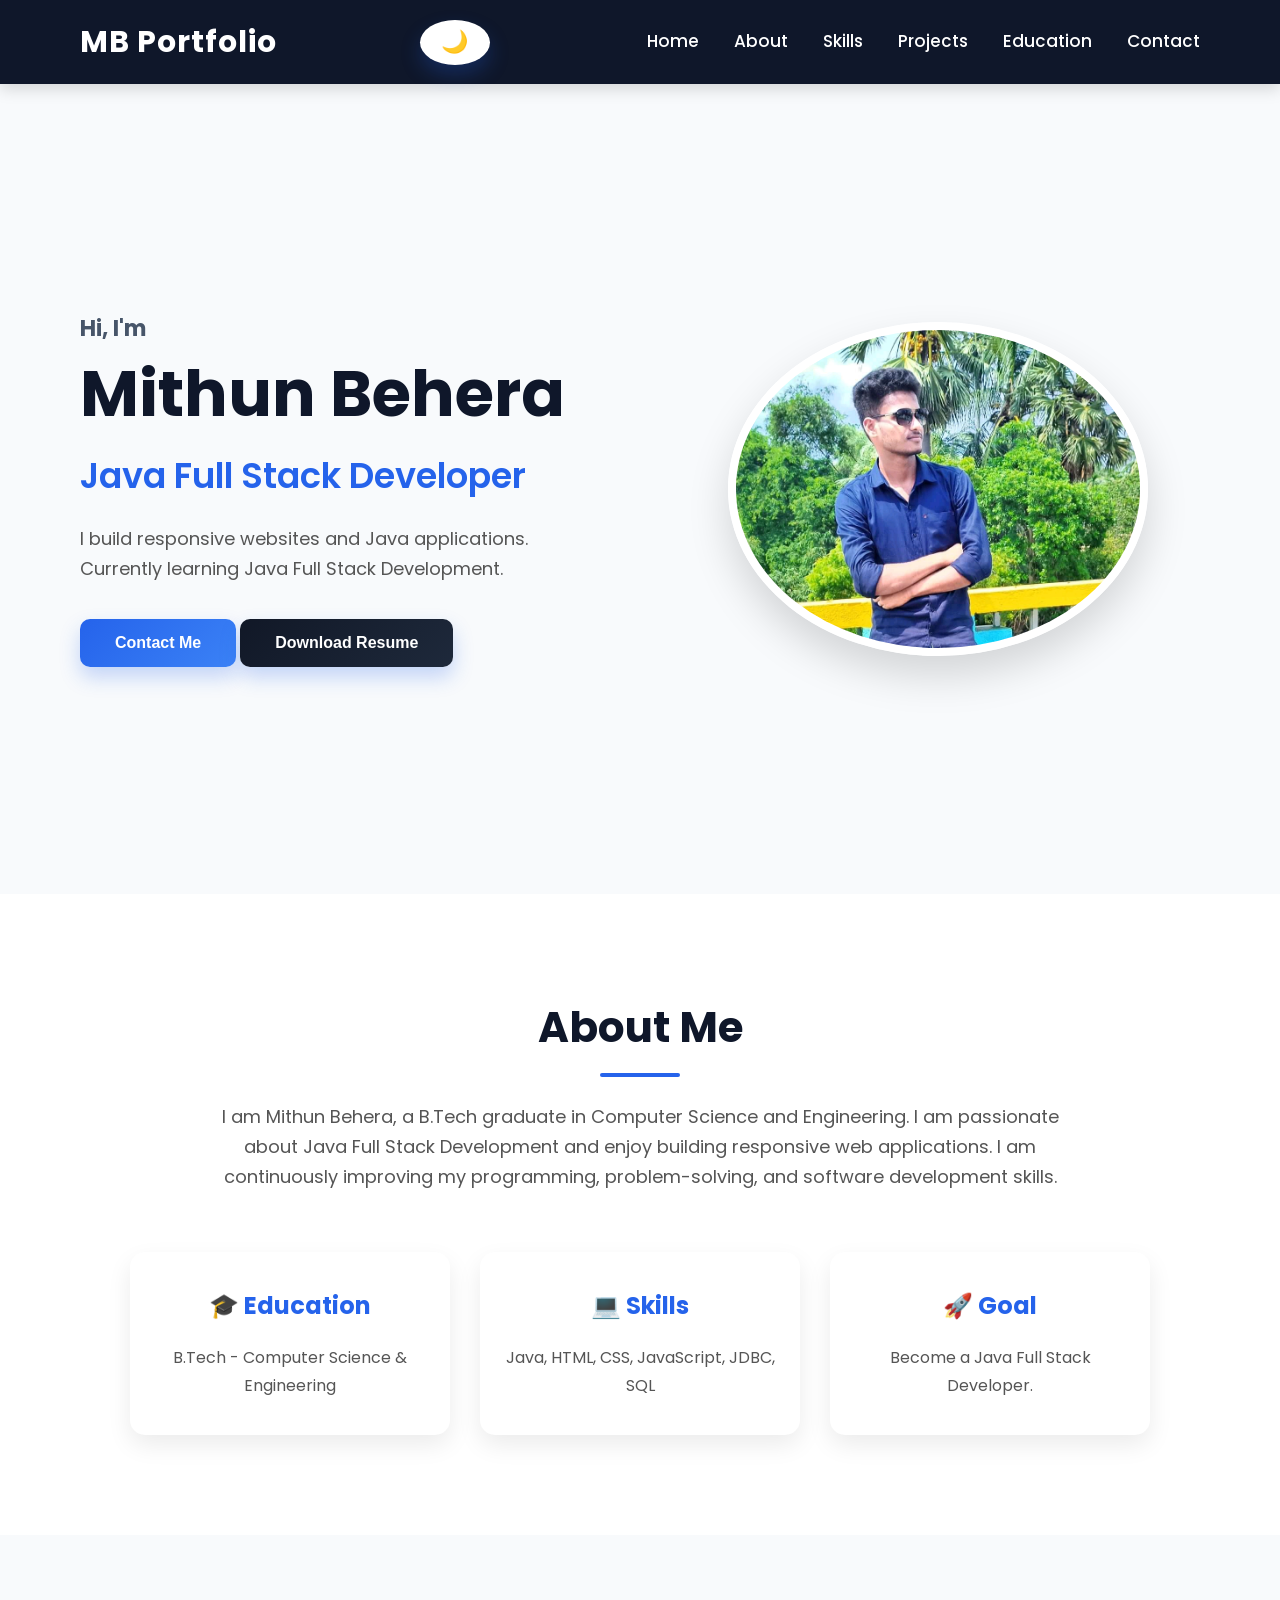
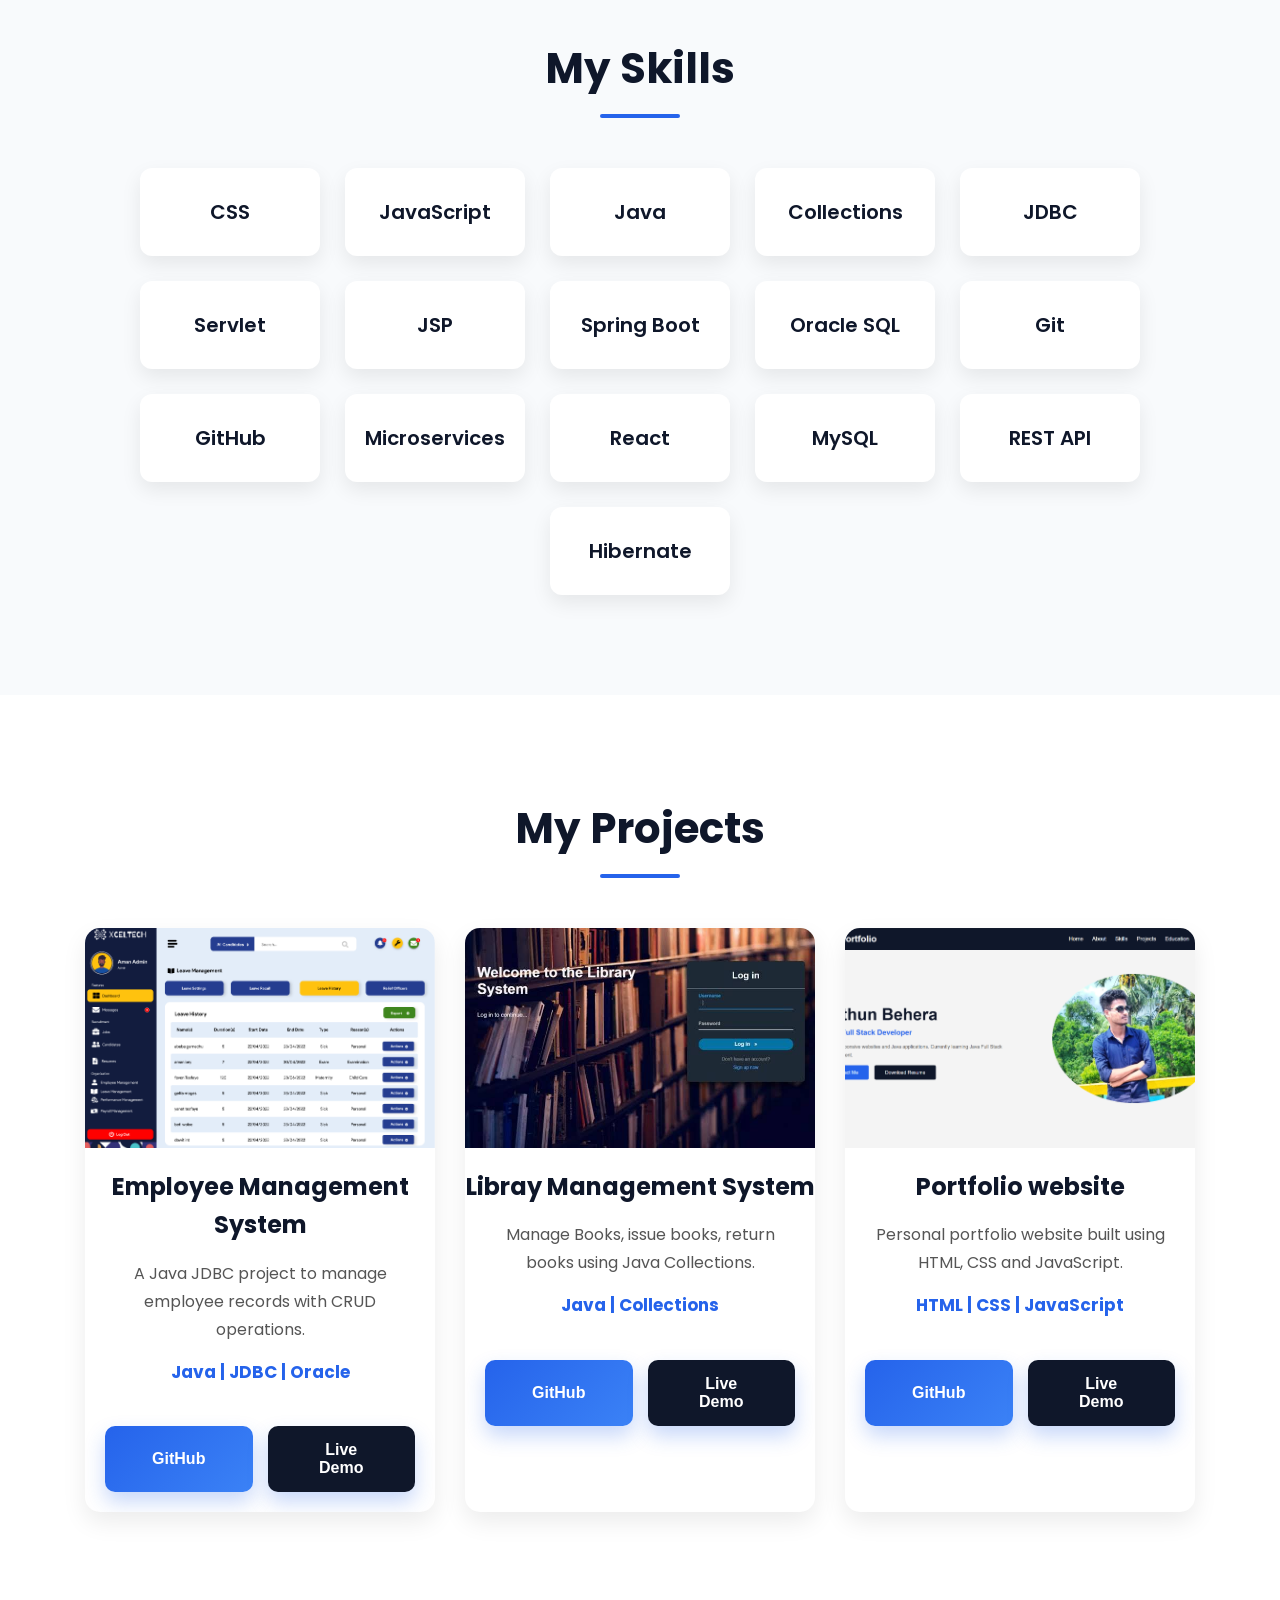
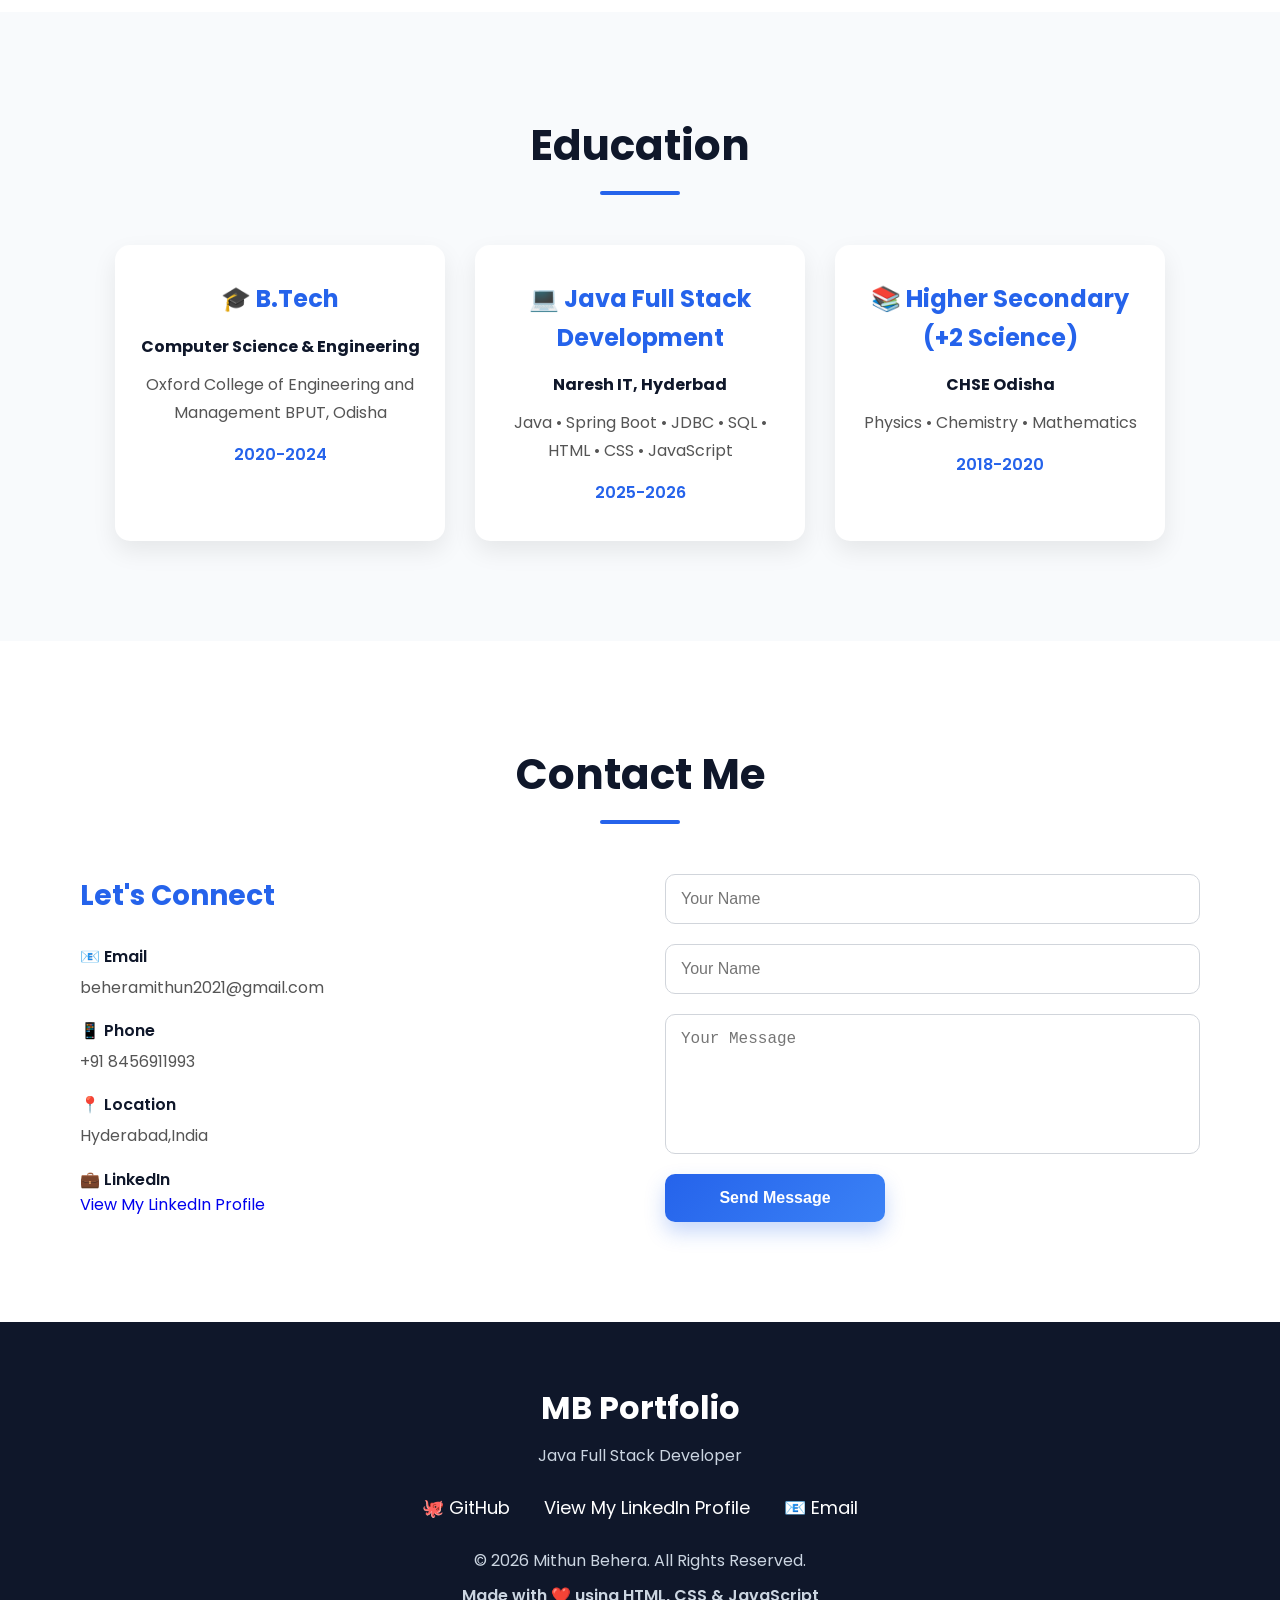
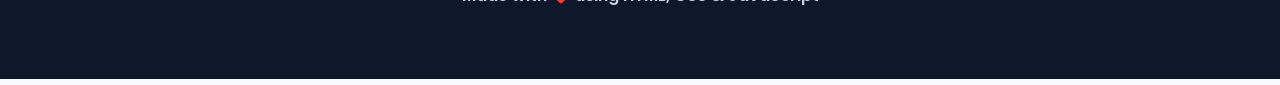
==== index.html @ 8c45a0c4 "Github link" ====
<!DOCTYPE html>
<html lang="en">

<head>
    <meta charset="UTF-8">
    <meta name="viewport" content="width=device-width, initial-scale=1.0">
    <title>Portfolio</title>
    <link rel="stylesheet" href="https://unpkg.com/aos@2.3.4/dist/aos.css">
    <link rel="icon" type="image/png" href="images/favicon.png">
    <link rel="stylesheet" href="protfolioStyle.css">
</head>

<body>
    <!-- <h1> Welcome To My Portfolio</h1> -->
    <header>
        <nav>
            <h2 class="logo">MB Portfolio</h2>
            <button id="theme-toggle" class="theme-btn">🌙</button>
            <div class="menu-toggle" id="menu-toggle">
                ☰
            </div>
            <ul id="nav-links">
                <li><a href="#hero">Home</a></li>
                <li><a href="#about">About</a></li>
                <li><a href="#skills">Skills</a></li>
                <li><a href="#projects">Projects</a></li>
                <li><a href="#education">Education</a></li>
                <li><a href="#contact">Contact</a></li>
            </ul>
        </nav>
    </header>
    <main>
        <section id="hero" class="hero">
            <div class="hero-text" data-aos="fade-right">
                <h3>Hi, I'm</h3>
                <h1>Mithun Behera</h1>
                <h2>Java Full Stack Developer</h2>
                <p>I build responsive websites and Java applications.
                    Currently learning Java Full Stack Development.
                </p>
                <button>Contact Me</button>
                <a href="resume/Mithun_Behera_Resume.pdf" download><button class="resume-btn"> Download
                        Resume</button></a>
            </div>
            <div class="hero-image" data-aos="fade-left">
                <img src="images/mithun.jpg" alt="Portfolio image">
            </div>
        </section>

        <!-- Aboubt Section Start  -->
        <section id="about" class="about" data-aos="fade-up">
            <h2>About Me</h2>

            <p> I am Mithun Behera, a B.Tech graduate in Computer Science and Engineering.
                I am passionate about Java Full Stack Development and enjoy building
                responsive web applications. I am continuously improving my programming,
                problem-solving, and software development skills.
            </p>
            <div class="about-details">

                <div class="card">
                    <h3>🎓 Education</h3>
                    <p>B.Tech - Computer Science & Engineering</p>
                </div>

                <div class="card">
                    <h3>💻 Skills</h3>
                    <p>Java, HTML, CSS, JavaScript, JDBC, SQL</p>
                </div>

                <div class="card">
                    <h3>🚀 Goal</h3>
                    <p>Become a Java Full Stack Developer.</p>
                </div>

            </div>

        </section>
        <!-- About Section End  -->

        <!-- Skills Section Start -->
        <section id="skills" class="skills" data-aos="zoom-in">
            <h2>My Skills</h2>

            <div class="skills-container">

                <div class="skill-card">CSS</div>
                <div class="skill-card">JavaScript</div>
                <div class="skill-card">Java</div>
                <div class="skill-card">Collections</div>
                <div class="skill-card">JDBC</div>
                <div class="skill-card">Servlet</div>
                <div class="skill-card">JSP</div>
                <div class="skill-card">Spring Boot</div>
                <div class="skill-card">Oracle SQL</div>
                <div class="skill-card">Git</div>
                <div class="skill-card">GitHub</div>
                <div class="skill-card">Microservices</div>
                <div class="skill-card">React</div>
                <div class="skill-card">MySQL</div>
                <div class="skill-card">REST API</div>
                <div class="skill-card">Hibernate</div>
            </div>
        </section>
        <!-- Project Section  start-->
        <section id="projects" class="projects" data-aos="fade-up">
            <h2>My Projects</h2>
            <div class="projects-container">
                <!-- project 1 -->
                <div class="project-card">
                    <img src="images/employee.png" alt="Employee Management System">
                    <h3>Employee Management System</h3>

                    <p> A Java JDBC project to manage employee records with CRUD operations.</p>

                    <h4>Java | JDBC | Oracle</h4>

                    <div class="project-buttons">
                        <button>GitHub</button>
                        <button class="live-btn">Live Demo</button>
                    </div>
                </div>
                <!-- Project 2  -->
                <div class="project-card">
                    <img src="images/library.jpg" alt="Libray Management System">

                    <h3>Libray Management System</h3>

                    <p>Manage Books, issue books, return books using Java Collections.</p>
                    <h4>Java | Collections</h4>

                    <div class="project-buttons">
                        <button>GitHub</button>
                        <button class="live-btn">Live Demo</button>
                    </div>
                </div>
                <!-- Project 3 -->
                <div class="project-card">
                    <img src="images/portfolio.png" alt="Portfolio websites">
                    <h3>Portfolio website</h3>

                    <p>Personal portfolio website built using HTML, CSS and JavaScript.</p>

                    <h4>HTML | CSS | JavaScript</h4>

                    <div class="project-buttons">
                        <button>GitHub</button>
                        <button class="live-btn">Live Demo</button>
                    </div>
                </div>
            </div>
        </section>
        <!-- Project Section end -->

        <!-- Education Section Start -->
        <section id="education" class="education" data-aos="fade-up">
            <h2>Education</h2>
            <div class="education-container">
                <div class="education-card">
                    <h3>🎓 B.Tech</h3>
                    <h4>Computer Science & Engineering</h4>
                    <p>Oxford College of Engineering and Management
                        BPUT, Odisha</p>
                    <span>2020-2024</span>
                </div>
                <div class="education-card">
                    <h3>💻 Java Full Stack Development</h3>
                    <h4>Naresh IT, Hyderbad</h4>
                    <p>Java • Spring Boot • JDBC • SQL • HTML • CSS • JavaScript</p>
                    <span>2025-2026</span>
                </div>
                <div class="education-card">
                    <h3>📚 Higher Secondary (+2 Science)</h3>
                    <h4>CHSE Odisha</h4>
                    <p>Physics • Chemistry • Mathematics</p>
                    <span>2018-2020</span>
                </div>
            </div>
        </section>
        <!-- Contact Section -->

        <section id="contact" class="contact" data-aos="fade-up">
            <h2>Contact Me</h2>

            <div class="contact-container">
                <!-- Contact Information -->

                <div class="contact-info">
                    <h3>Let's Connect</h3>
                    <p>📧 Email</p>
                    <span>beheramithun2021@gmail.com</span>

                    <p>📱 Phone</p>
                    <span>+91 8456911993</span>

                    <p>📍 Location</p>
                    <span>Hyderabad,India</span>

                    <p>💼 LinkedIn</p>
                    <a href="https://www.linkedin.com/in/mithun-behera-00191b263/" target="_blank">View My LinkedIn Profile</a>
                </div>
                <!-- Contact Form -->
                <div class="contact-form">
                    <form action="">
                        <input type="text" class="text" placeholder="Your Name" required>

                        <input type="text" class="text" placeholder="Your Name" required>

                        <textarea rows="6" placeholder="Your Message"></textarea>

                        <button type="submit"> Send Message</button>
                    </form>
                </div>
            </div>
        </section>
    </main>

    <footer class="footer">
        <div class="footer-content">
            <h2>MB Portfolio</h2>
            <p>Java Full Stack Developer</p>

            <div class="social-links">
                <a href="https://github.com/mithun-behera" target="_blank">🐙 GitHub</a>

                <a href="https://www.linkedin.com/in/mithun-behera-00191b263/" target="_blank">View My LinkedIn Profile</a>

                <a href="mailto:beheramithun2021@gmail.com">📧 Email</a>
            </div>
            <p class="copyright">
                © 2026 Mithun Behera. All Rights Reserved.
            </p>
            <p class="made">
                Made with ❤️ using HTML, CSS & JavaScript
            </p>
        </div>
    </footer>
    <script src="script.js"></script>
    <script src="https://unpkg.com/aos@2.3.4/dist/aos.js"></script>

    <script>
        AOS.init({
            duration: 1000,
            once: true
        });
    </script>
</body>

</html>
---- protfolioStyle.css ----
/* ==========================================
   GOOGLE FONT
========================================== */
@import url('https://fonts.googleapis.com/css2?family=Poppins:wght@300;400;500;600;700;800&display=swap');

/* ==========================================
   RESET
========================================== */

*{
    margin:0;
    padding:0;
    box-sizing:border-box;
}

html{
    scroll-behavior:smooth;
}

body{
    font-family:'Poppins',sans-serif;
    background:#f8fafc;
    color:#222;
    overflow-x:hidden;
    line-height:1.6;
}

img{
    max-width:100%;
    display:block;
}

a{
    text-decoration:none;
}

ul{
    list-style:none;
}
/* ==========================================
   NAVIGATION
========================================== */

header{
    width:100%;
    position:sticky;
    top:0;
    left:0;
    z-index:1000;
}
nav{
    display:flex;
    justify-content:space-between;
    align-items:center;
    background:#0f172a;
    padding:18px 80px;
    box-shadow:0 5px 15px rgba(0,0,0,.15);
}
/* Logo */
.logo{
    color:#fff;
    font-size:30px;
    font-weight:700;
    letter-spacing:1px;
}
/* Menu */
nav ul{
    display:flex;
    align-items:center;
    gap:35px;
}
nav ul li a{
    color:white;
    font-size:17px;
    font-weight:500;
    transition:.3s;
}
nav ul li a:hover{
    color:#38bdf8;
}
/* Hamburger */
.menu-toggle{
    display:none;
    color:white;
    font-size:32px;
    cursor:pointer;
    transition:.3s;
}
.menu-toggle:hover{
    color:#38bdf8;
}
/* ==========================================
   COMMON BUTTON
========================================== */
button{
    padding:15px 35px;
    border:none;
    border-radius:10px;
    cursor:pointer;
    font-size:16px;
    font-weight:600;
    color:white;

    background:linear-gradient(135deg,#2563eb,#3b82f6);

    transition:.35s ease;

    box-shadow:0 10px 20px rgba(37,99,235,.25);
}

button:hover{

    transform:translateY(-5px);

    box-shadow:0 15px 35px rgba(37,99,235,.35);

    background:linear-gradient(135deg,#1d4ed8,#2563eb);

}

.resume-btn{

    background:linear-gradient(135deg,#111827,#1e293b);

}

.resume-btn:hover{

    background:linear-gradient(135deg,#0f172a,#1f2937);

}

/* ==========================================
   HERO SECTION
========================================== */

.hero{
    display:flex;
    justify-content:space-between;
    align-items:center;
    gap:70px;

    min-height:90vh;

    padding:80px;
}

/* Hero Text */

.hero-text{
    flex:1;
    max-width:600px;
}

.hero-text h3{
    font-size:22px;
    color:#475569;
    margin-bottom:10px;
}

.hero-text h1{
    font-size:clamp(2.8rem,5vw,4rem);
    color:#0f172a;
    font-weight:700;
    margin-bottom:15px;
    line-height:1.2;
}

.hero-text h2{
    font-size:clamp(1.5rem,3vw,2.2rem);
    color:#2563eb;
    margin-bottom:20px;
    font-weight:600;
}
.hero-text p{
    font-size:18px;
    color:#555;
    line-height:30px;
    margin-bottom:35px;
}
/* Hero Buttons */
.hero-buttons{
    display:flex;
    gap:20px;
    flex-wrap:wrap;
}
/* Hero Image */
.hero-image{
    flex:1;
    display:flex;
    justify-content:center;
    align-items:center;
}
.hero-image img{
    width:100%;
    max-width:420px;
    border-radius:50%;
    border:8px solid white;
    box-shadow:
    0 20px 40px rgba(0,0,0,.15);
    transition:.4s;
}
.hero-image img:hover{
    transform:scale(1.04);
}
/* Hero Text Animation */
.hero-text h3,
.hero-text h1,
.hero-text h2,
.hero-text p,
.hero-buttons{
    animation:fadeUp .8s ease;
}
/* Animation */
@keyframes fadeUp{
    from{
        opacity:0;
        transform:translateY(40px);
    }
    to{
        opacity:1;
        transform:translateY(0);
    }
}
/* ==========================================
   HERO RESPONSIVE
========================================== */
@media(max-width:768px){
.hero{
    flex-direction:column-reverse;
    text-align:center;
    padding:50px 20px;
    gap:35px;
    min-height:auto;
}
.hero-text{
    max-width:100%;
}
.hero-text h1{
    font-size:40px;
}
.hero-text h2{
    font-size:24px;
}
.hero-text p{
    font-size:16px;
    line-height:28px;
}
.hero-buttons{
    justify-content:center;
}
.hero button{
    width:100%;
    margin:8px 0;
}
.hero-image img{
    width:260px;
}
}
/* ==========================================
   ABOUT SECTION
========================================== */
.about{
    padding:100px 80px;
    background:#ffffff;
    text-align:center;
}
.about h2{
    font-size:42px;
    color:#0f172a;
    margin-bottom:25px;
    position:relative;
}
.about h2::after{
    content:"";
    width:80px;
    height:4px;
    background:#2563eb;
    display:block;
    margin:12px auto 0;
    border-radius:5px;
}
.about>p{
    max-width:850px;
    margin:auto;
    color:#555;
    line-height:30px;
    font-size:18px;
}
.about-details{
    display:flex;
    justify-content:center;
    flex-wrap:wrap;
    gap:30px;
    margin-top:60px;
}
/* About Card */
.card{
    width:100%;
    max-width:320px;
    background:white;
    padding:35px 25px;
    border-radius:15px;
    box-shadow:0 10px 25px rgba(0,0,0,.08);
    transition:.35s;
    cursor:pointer;
}
.card:hover{
    transform:translateY(-10px);
    box-shadow:0 20px 40px rgba(37,99,235,.20);
}
.card h3{
    color:#2563eb;
    font-size:24px;
    margin-bottom:18px;
}
.card p{
    color:#555;
    line-height:28px;
    font-size:16px;
}
/* ==========================================
   SKILLS SECTION
========================================== */
.skills{
    padding:100px 80px;
    background:#f8fafc;
    text-align:center;
}
.skills h2{
    font-size:42px;
    color:#0f172a;
    margin-bottom:50px;
    position:relative;
}
.skills h2::after{
    content:"";
    width:80px;
    height:4px;
    background:#2563eb;
    display:block;
    margin:12px auto 0;
    border-radius:5px;
}
.skills-container{
    display:flex;
    justify-content:center;
    flex-wrap:wrap;
    gap:25px;
}
/* Skill Card */
.skill-card{
    width:180px;
    padding:28px 20px;
    background:white;
    border-radius:12px;
    font-size:20px;
    font-weight:600;
    color:#0f172a;
    box-shadow:0 8px 20px rgba(0,0,0,.08);
    transition:.35s;
    cursor:pointer;
}
.skill-card:hover{
    background:#2563eb;
    color:white;
    transform:translateY(-10px);
    box-shadow:0 15px 35px rgba(37,99,235,.35);
}
/* ==========================================
   ABOUT & SKILLS RESPONSIVE
========================================== */
@media(max-width:768px){
.about{
    padding:70px 20px;
}
.about h2{
    font-size:34px;
}
.about>p{
    font-size:16px;
    line-height:28px;
}
.about-details{
    flex-direction:column;
    align-items:center;
}
.card{
    max-width:100%;
}
.skills{
    padding:70px 20px;
}
.skills h2{
    font-size:34px;
}
.skills-container{
    gap:18px;
}
.skill-card{
    width:140px;
    padding:20px;
    font-size:18px;
}
}
/* ==========================================
   PROJECTS SECTION
========================================== */
.projects{
    padding:100px 80px;
    background:#ffffff;
    text-align:center;
}
.projects h2{
    font-size:42px;
    color:#0f172a;
    margin-bottom:50px;
    position:relative;
}
.projects h2::after{
    content:"";
    width:80px;
    height:4px;
    background:#2563eb;
    display:block;
    margin:12px auto 0;
    border-radius:5px;
}
.projects-container{
    display:flex;
    justify-content:center;
    flex-wrap:wrap;
    gap:30px;
}
/* Project Card */
.project-card{
    width:100%;
    max-width:350px;
    background:#fff;
    border-radius:15px;
    overflow:hidden;
    box-shadow:0 10px 25px rgba(0,0,0,.08);
    transition:.35s;
}
.project-card:hover{
    transform:translateY(-12px);
    box-shadow:0 20px 40px rgba(37,99,235,.20);
}
.project-card img{
    width:100%;
    height:220px;
    object-fit:cover;
    transition:.35s;
}
.project-card:hover img{
    transform:scale(1.05);
}
.project-card h3{
    margin-top:20px;
    color:#0f172a;
    font-size:24px;
}
.project-card p{
    padding:15px 20px;
    color:#555;
    line-height:28px;
}
.project-card h4{
    color:#2563eb;
    margin-bottom:20px;
    font-size:17px;
}
.project-buttons{
    display:flex;
    justify-content:center;
    gap:15px;
    padding:20px;
    flex-wrap:wrap;
}
.project-buttons button{
    flex:1;
    min-width:120px;
}
.live-btn{
    background:#0f172a;
}
.live-btn:hover{
    background:#111827;
}
/* ==========================================
   EDUCATION SECTION
========================================== */
.education{
    padding:100px 80px;
    background:#f8fafc;
    text-align:center;
}
.education h2{
    font-size:42px;
    color:#0f172a;
    margin-bottom:50px;
    position:relative;
}
.education h2::after{
    content:"";
    width:80px;
    height:4px;
    background:#2563eb;
    display:block;
    margin:12px auto 0;
    border-radius:5px;
}
.education-container{
    display:flex;
    justify-content:center;
    flex-wrap:wrap;
    gap:30px;
}
.education-card{
    width:100%;
    max-width:330px;
    background:white;
    padding:35px 25px;
    border-radius:15px;
    box-shadow:0 10px 25px rgba(0,0,0,.08);
    transition:.35s;
}
.education-card:hover{
    transform:translateY(-10px);
    box-shadow:0 20px 40px rgba(37,99,235,.20);
}
.education-card h3{
    color:#2563eb;
    font-size:24px;
    margin-bottom:15px;
}
.education-card h4{
    color:#0f172a;
    margin-bottom:12px;
}
.education-card p{
    color:#555;
    line-height:28px;
    margin-bottom:15px;
}
.education-card span{
    color:#2563eb;
    font-weight:600;
}
/* ==========================================
   RESPONSIVE
========================================== */
@media(max-width:768px){
.projects{
    padding:70px 20px;
}
.projects h2{
    font-size:34px;
}
.projects-container{
    flex-direction:column;
    align-items:center;
}
.project-card{
    max-width:100%;
}
.project-buttons{
    flex-direction:column;
}
.project-buttons button{
    width:100%;
}
.education{
    padding:70px 20px;
}
.education h2{
    font-size:34px;
}
.education-container{
    flex-direction:column;
    align-items:center;
}
.education-card{
    max-width:100%;
}
}
/* ==========================================
   CONTACT SECTION
========================================== */
.contact{
    padding:100px 80px;
    background:#ffffff;
    text-align:center;
}
.contact h2{
    font-size:42px;
    color:#0f172a;
    margin-bottom:50px;
    position:relative;
}
.contact h2::after{
    content:"";
    width:80px;
    height:4px;
    background:#2563eb;
    display:block;
    margin:12px auto 0;
    border-radius:5px;
}
.contact-container{
    display:flex;
    justify-content:space-between;
    align-items:flex-start;
    gap:50px;
    flex-wrap:wrap;
}
.contact-info{
    flex:1;
    text-align:left;
}
.contact-info h3{
    color:#2563eb;
    font-size:28px;
    margin-bottom:25px;
}
.contact-info p{
    margin-top:18px;
    font-weight:600;
    color:#0f172a;
}
.contact-info span{
    display:block;
    margin-top:5px;
    color:#555;
}
.contact-form{
    flex:1;
}
.contact-form form{
    display:flex;
    flex-direction:column;
    gap:20px;
}
.contact-form input,
.contact-form textarea{
    width:100%;
    padding:15px;
    border:1px solid #d1d5db;
    border-radius:10px;
   outline:none;
    font-size:16px;
    transition:.3s;
}
.contact-form input:focus,
.contact-form textarea:focus{
    border-color:#2563eb;
    box-shadow:0 0 10px rgba(37,99,235,.20);
}
.contact-form textarea{
    resize:none;
}
.contact-form button{
    width:220px;
}
/* ==========================================
   FOOTER
========================================== */
.footer{
    background:#0f172a;
    color:white;
    text-align:center;
    padding:60px 20px;
}
.footer h2{
    font-size:32px;
    margin-bottom:10px;
}
.footer p{
    color:#cbd5e1;
    margin:10px 0;
}
.social-links{
    margin:25px 0;
}
.social-links a{
    color:white;
    font-size:18px;
    margin:0 15px;
    transition:.3s;
}
.social-links a:hover{
    color:#38bdf8;
}
.copyright{
    margin-top:25px;
}
.made{
    color:#38bdf8;
    font-weight:600;
}
/* ==========================================
   MOBILE NAVIGATION
========================================== */
@media(max-width:768px){
nav{
    padding:18px 20px;
    flex-wrap:wrap;
    position:relative;
}
.menu-toggle{
    display:block;
}
nav ul{
    display:none;
    width:100%;
    flex-direction:column;
    text-align:center;
    margin-top:20px;
    background:#0f172a;
    border-radius:10px;
    overflow:hidden;
}
nav ul.active{
    display:flex;
}
nav ul li{
    margin:0;
}
nav ul li a{
    display:block;
    padding:16px;
    border-bottom:1px solid rgba(255,255,255,.08);
}
nav ul li:last-child a{
    border-bottom:none;
}
/* Contact */
.contact{
    padding:70px 20px;
}
.contact h2{
    font-size:34px;
}
.contact-container{
    flex-direction:column;
    gap:35px;
}
.contact-info{
    text-align:center;
}
.contact-form button{
    width:100%;
}
/* Footer */
.footer{
    padding:45px 20px;
}
.footer h2{
    font-size:28px;
}
.social-links{
    display:flex;
    flex-direction:column;
    gap:15px;
}
.social-links a{
    margin:0;
}
}

/* ===========================
   DARK MODE TOGGLE BUTTON
=========================== */

.theme-btn{
    width:45px;
    height:45px;

    display:flex;
    justify-content:center;
    align-items:center;

    border-radius:50%;

    font-size:22px;

    cursor:pointer;

    border:none;

    background:#ffffff;

    color:#0f172a;

    transition:.3s;

    margin-right:15px;
}

.theme-btn:hover{

    transform:rotate(180deg);

}

/* ===========================
   DARK MODE
=========================== */

body.dark{

    background:#0f172a;

    color:white;

}

body.dark nav{

    background:#020617;

}

body.dark .hero,
body.dark .about,
body.dark .projects,
body.dark .contact{

    background:#0f172a;

}

body.dark .skills,
body.dark .education{

    background:#111827;

}

body.dark h1,
body.dark h2,
body.dark h3,
body.dark h4{

    color:white;

}

body.dark p,
body.dark span{

    color:#d1d5db;

}

body.dark .card,
body.dark .project-card,
body.dark .education-card,
body.dark .skill-card{

    background:#1e293b;

    color:white;

}

body.dark .contact-form input,
body.dark .contact-form textarea{

    background:#1e293b;

    color:white;

    border:1px solid #334155;

}

body.dark .footer{

    background:#020617;

}
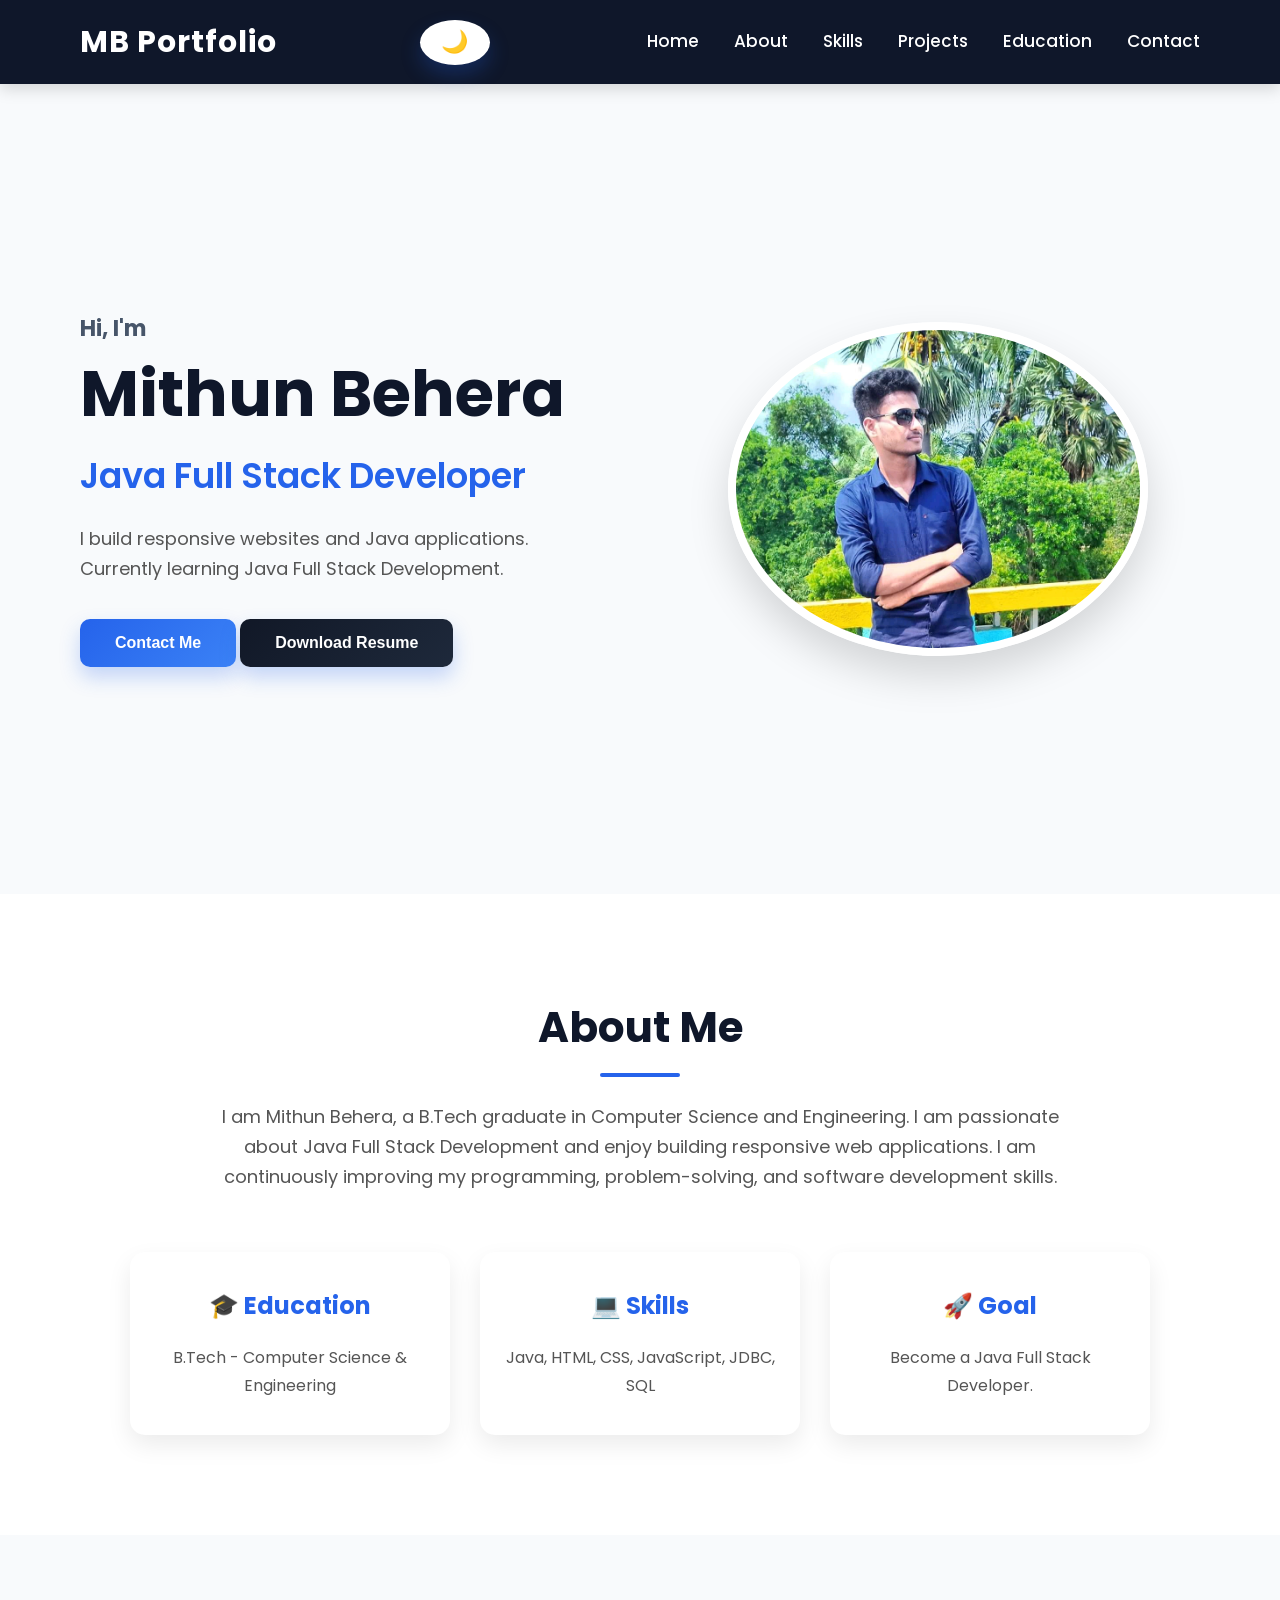
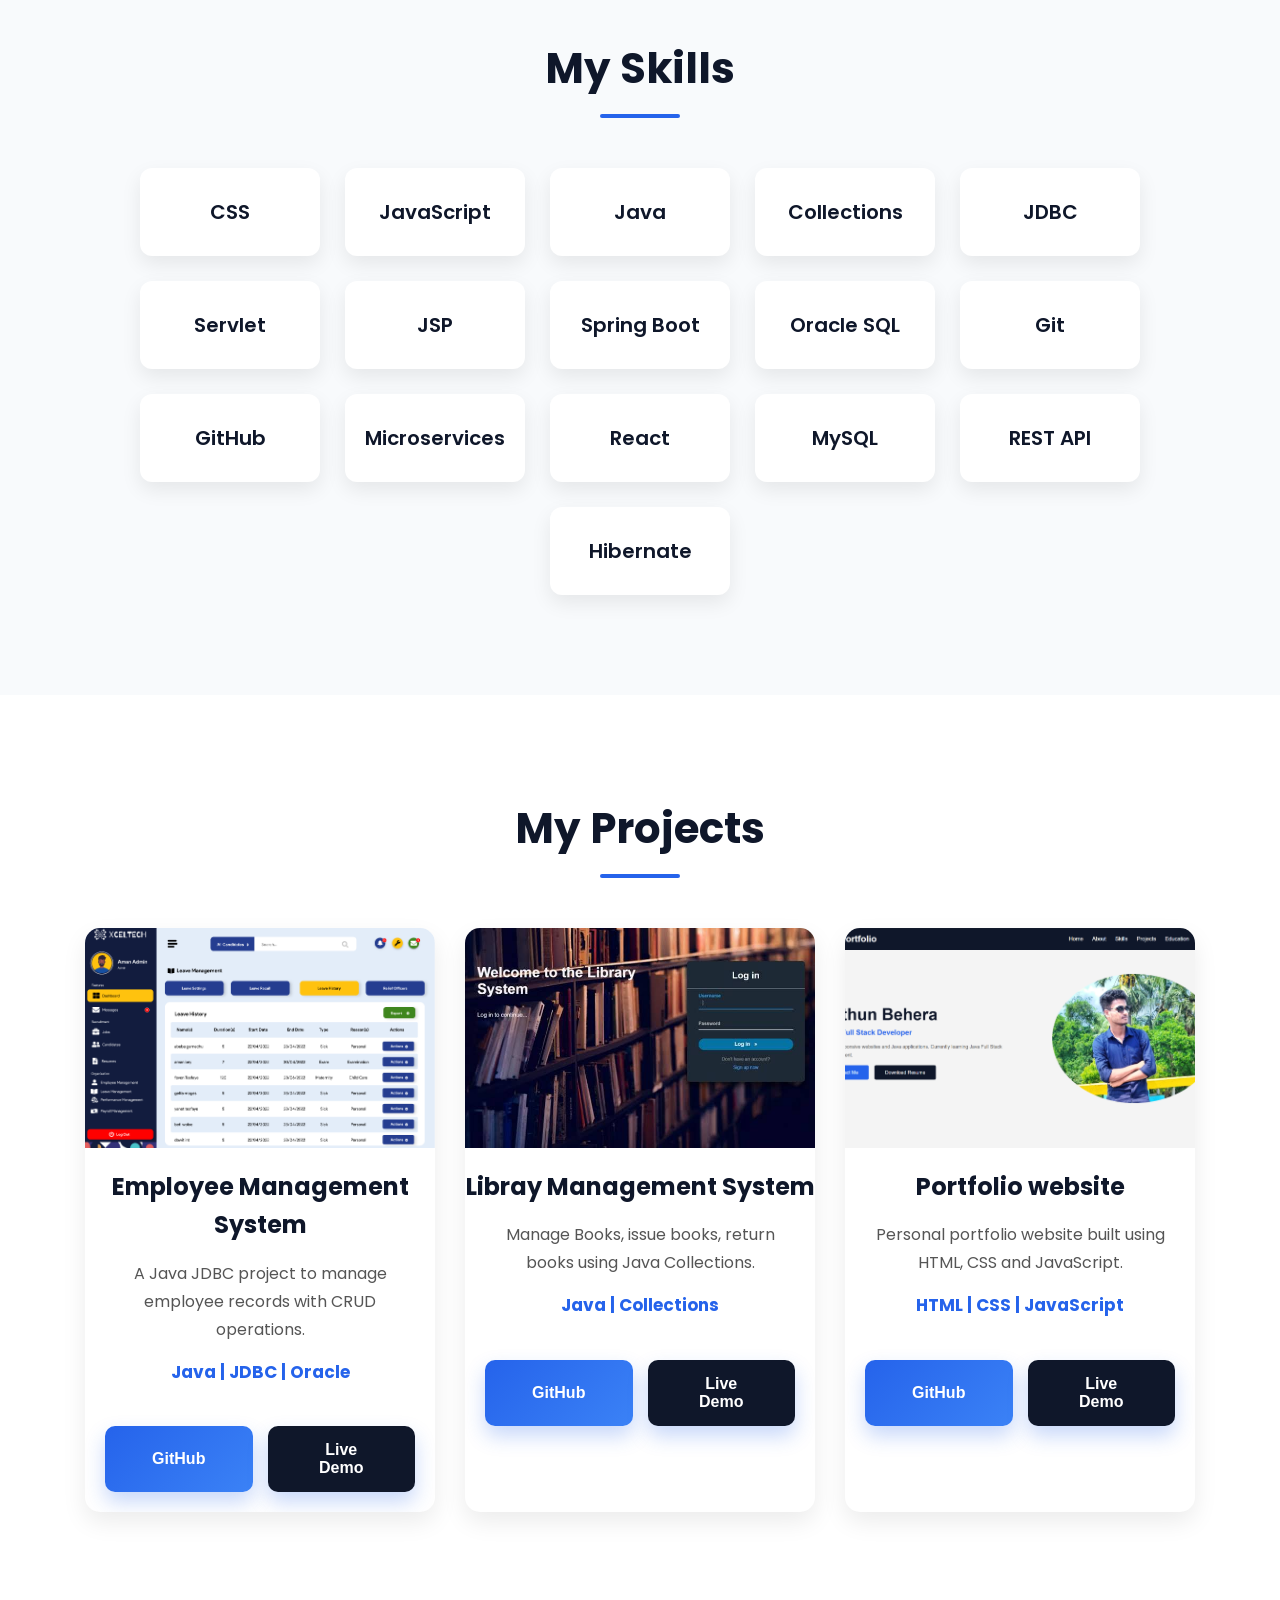
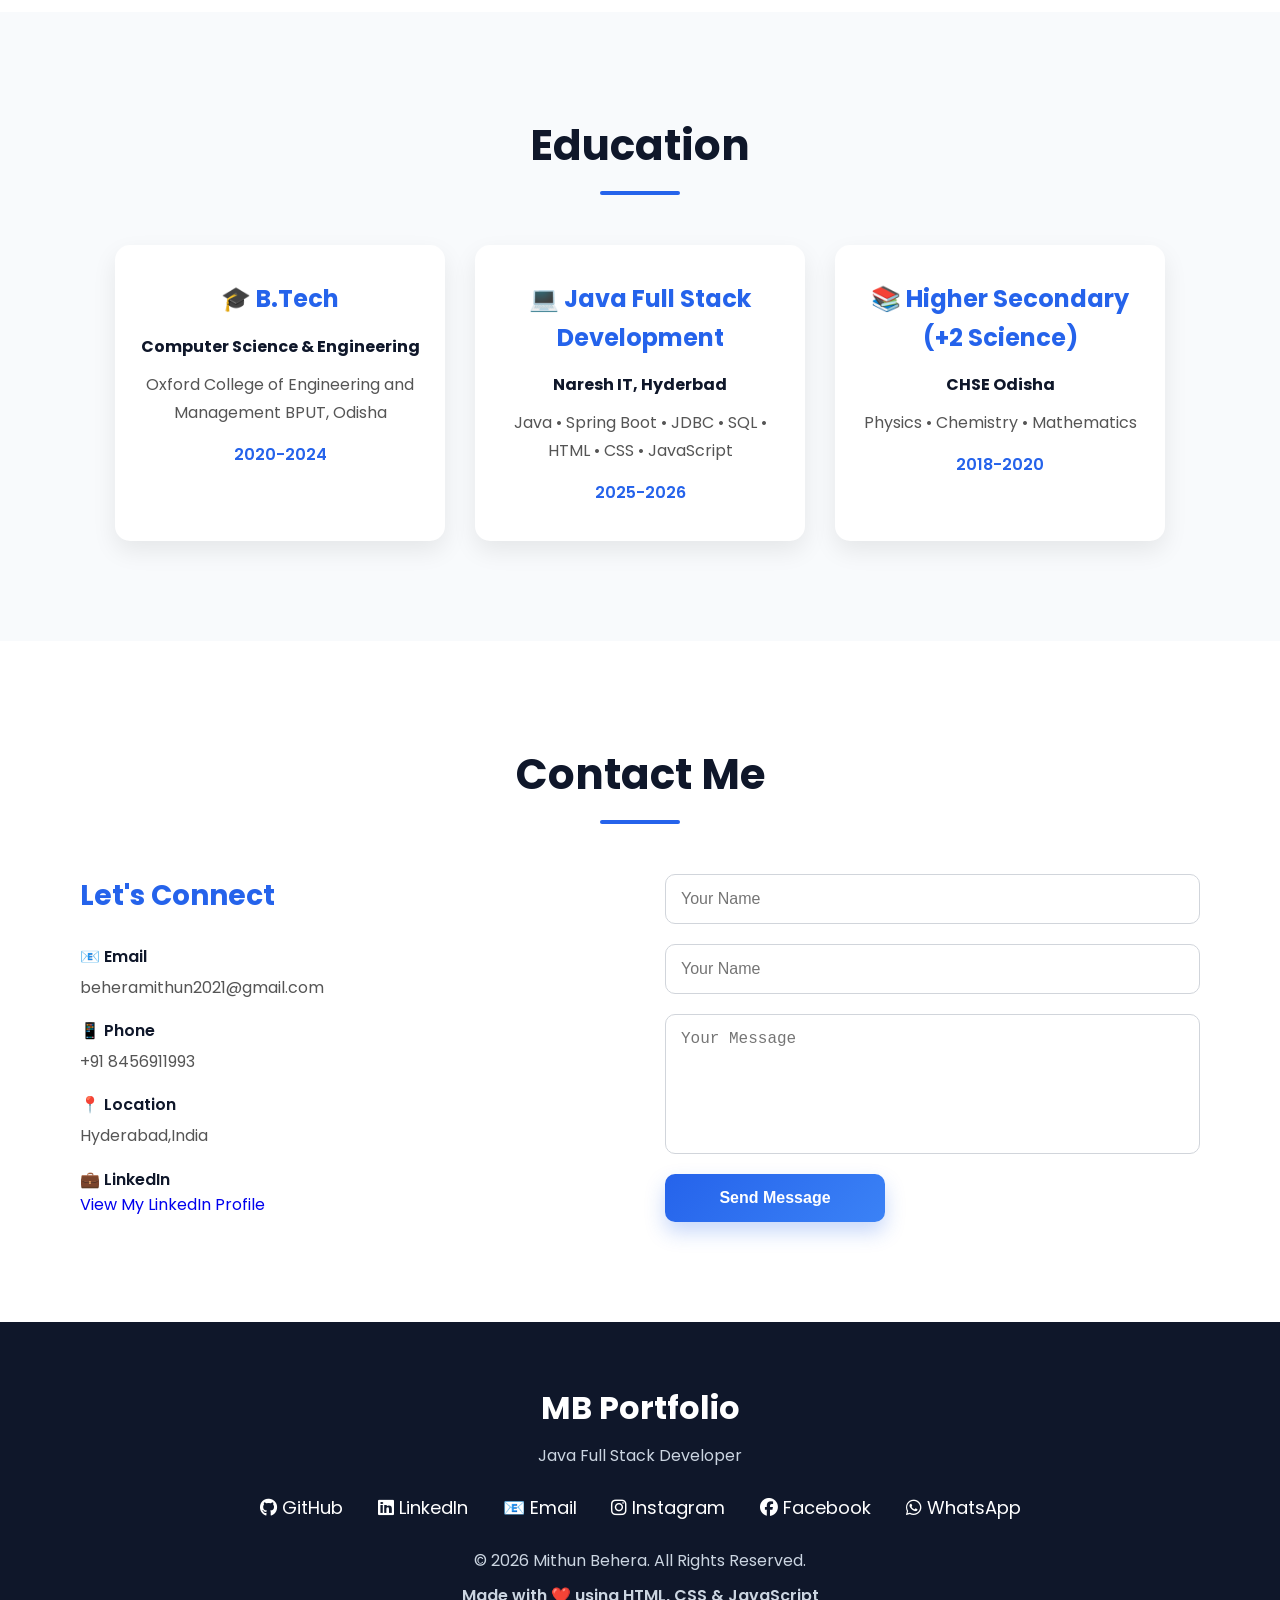
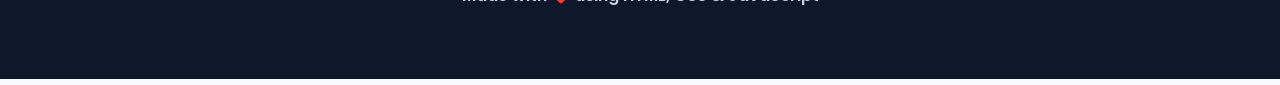
==== commit 5c4258a3: "soical link add" ====
--- a/index.html
+++ b/index.html
@@ -8,6 +8,7 @@
     <link rel="stylesheet" href="https://unpkg.com/aos@2.3.4/dist/aos.css">
     <link rel="icon" type="image/png" href="images/favicon.png">
     <link rel="stylesheet" href="protfolioStyle.css">
+    <link rel="stylesheet" href="https://cdnjs.cloudflare.com/ajax/libs/font-awesome/6.7.2/css/all.min.css">
 </head>
 
 <body>
@@ -197,7 +198,8 @@
                     <span>Hyderabad,India</span>
 
                     <p>💼 LinkedIn</p>
-                    <a href="https://www.linkedin.com/in/mithun-behera-00191b263/" target="_blank">View My LinkedIn Profile</a>
+                    <a href="https://www.linkedin.com/in/mithun-behera-00191b263/" target="_blank">View My LinkedIn
+                        Profile</a>
                 </div>
                 <!-- Contact Form -->
                 <div class="contact-form">
@@ -219,13 +221,26 @@
         <div class="footer-content">
             <h2>MB Portfolio</h2>
             <p>Java Full Stack Developer</p>
-
             <div class="social-links">
-                <a href="https://github.com/mithun-behera" target="_blank">🐙 GitHub</a>
-
-                <a href="https://www.linkedin.com/in/mithun-behera-00191b263/" target="_blank">View My LinkedIn Profile</a>
-
+                <a href="https://github.com/mithun-behera" target="_blank">
+                    <i class="fa-brands fa-github"></i> GitHub
+                </a>
+                <a href="https://www.linkedin.com/in/mithun-behera-00191b263/" target="_blank">
+                    <i class="fa-brands fa-linkedin"></i> LinkedIn
+                </a>
                 <a href="mailto:beheramithun2021@gmail.com">📧 Email</a>
+
+                <a href="https://www.instagram.com/james._.mithun/" target="_blank">
+                    <i class="fa-brands fa-instagram"></i> Instagram
+                </a>
+
+                <a href="https://www.facebook.com/profile.php?id=100048364208056" target="_blank">
+                    <i class="fa-brands fa-facebook"></i> Facebook
+                </a>
+
+                <a href="https://wa.me/918456911993" target="_blank">
+                    <i class="fa-brands fa-whatsapp"></i> WhatsApp
+                </a>
             </div>
             <p class="copyright">
                 © 2026 Mithun Behera. All Rights Reserved.
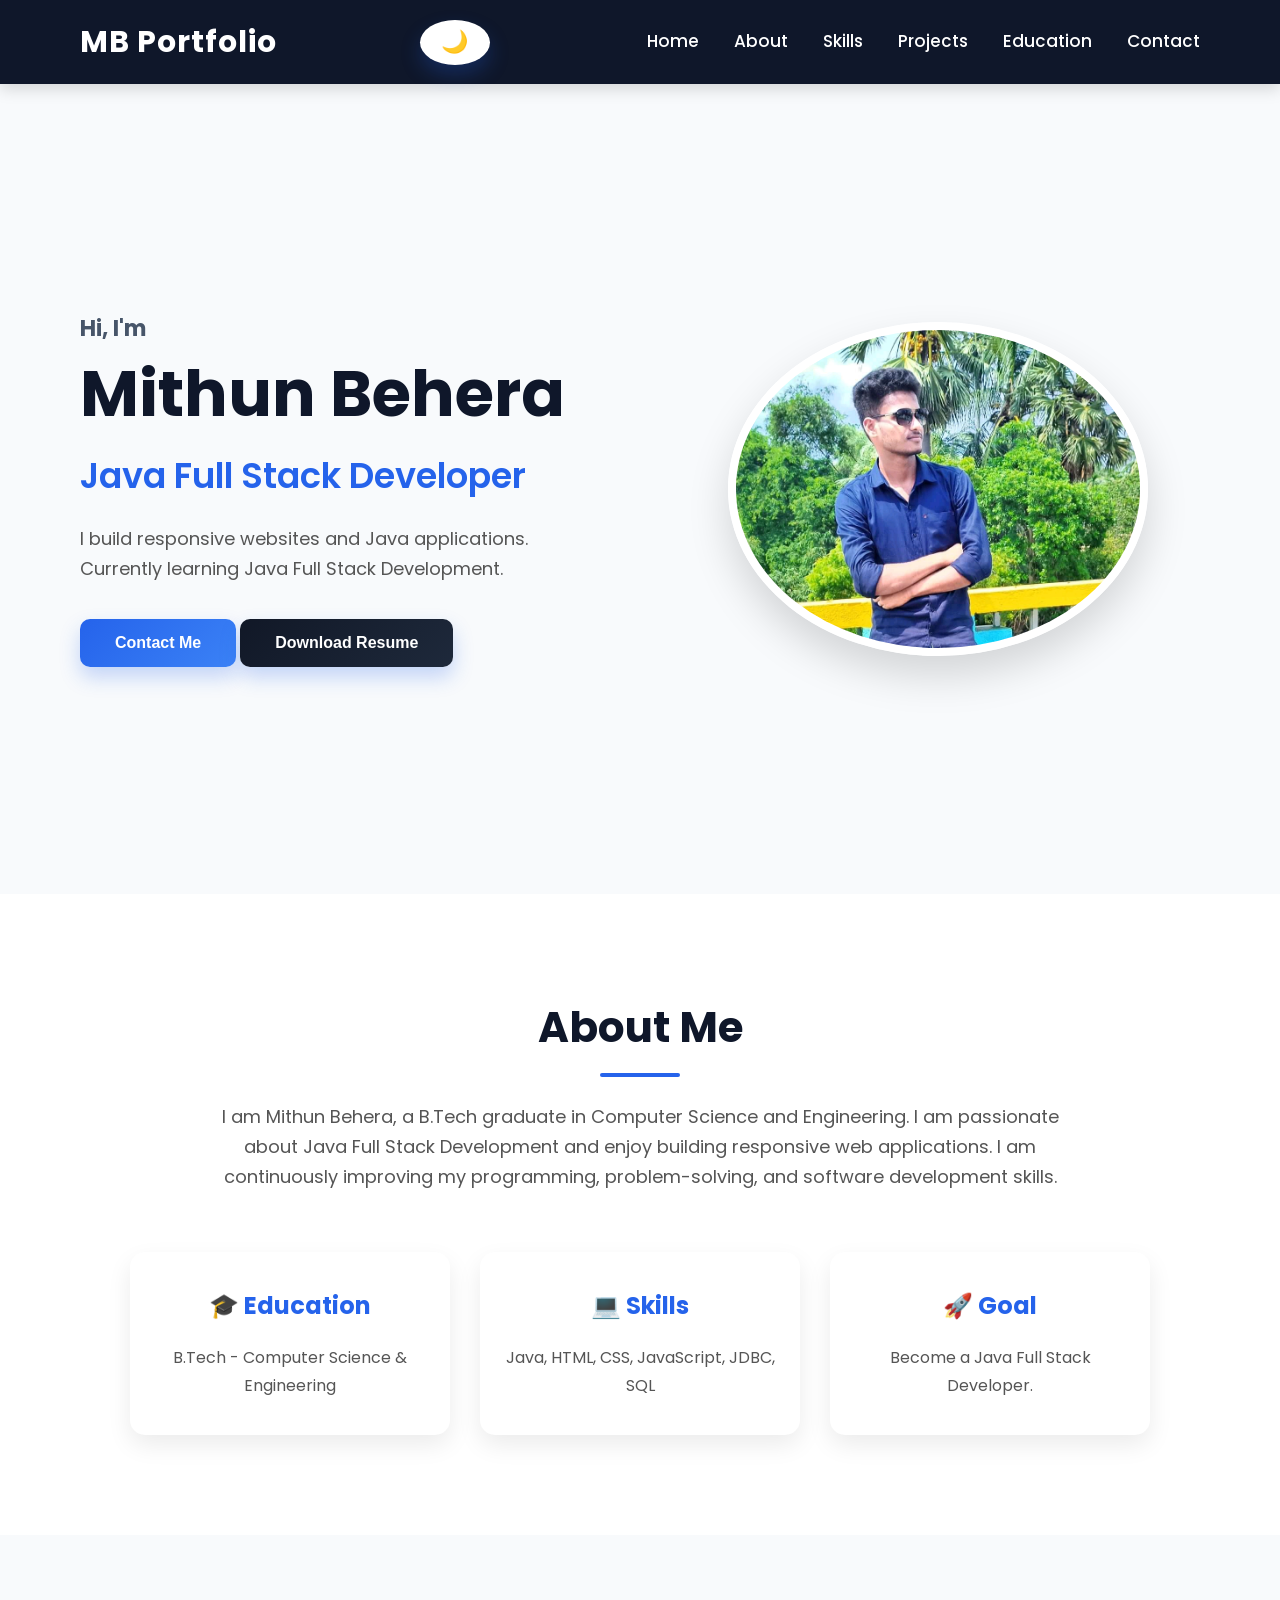
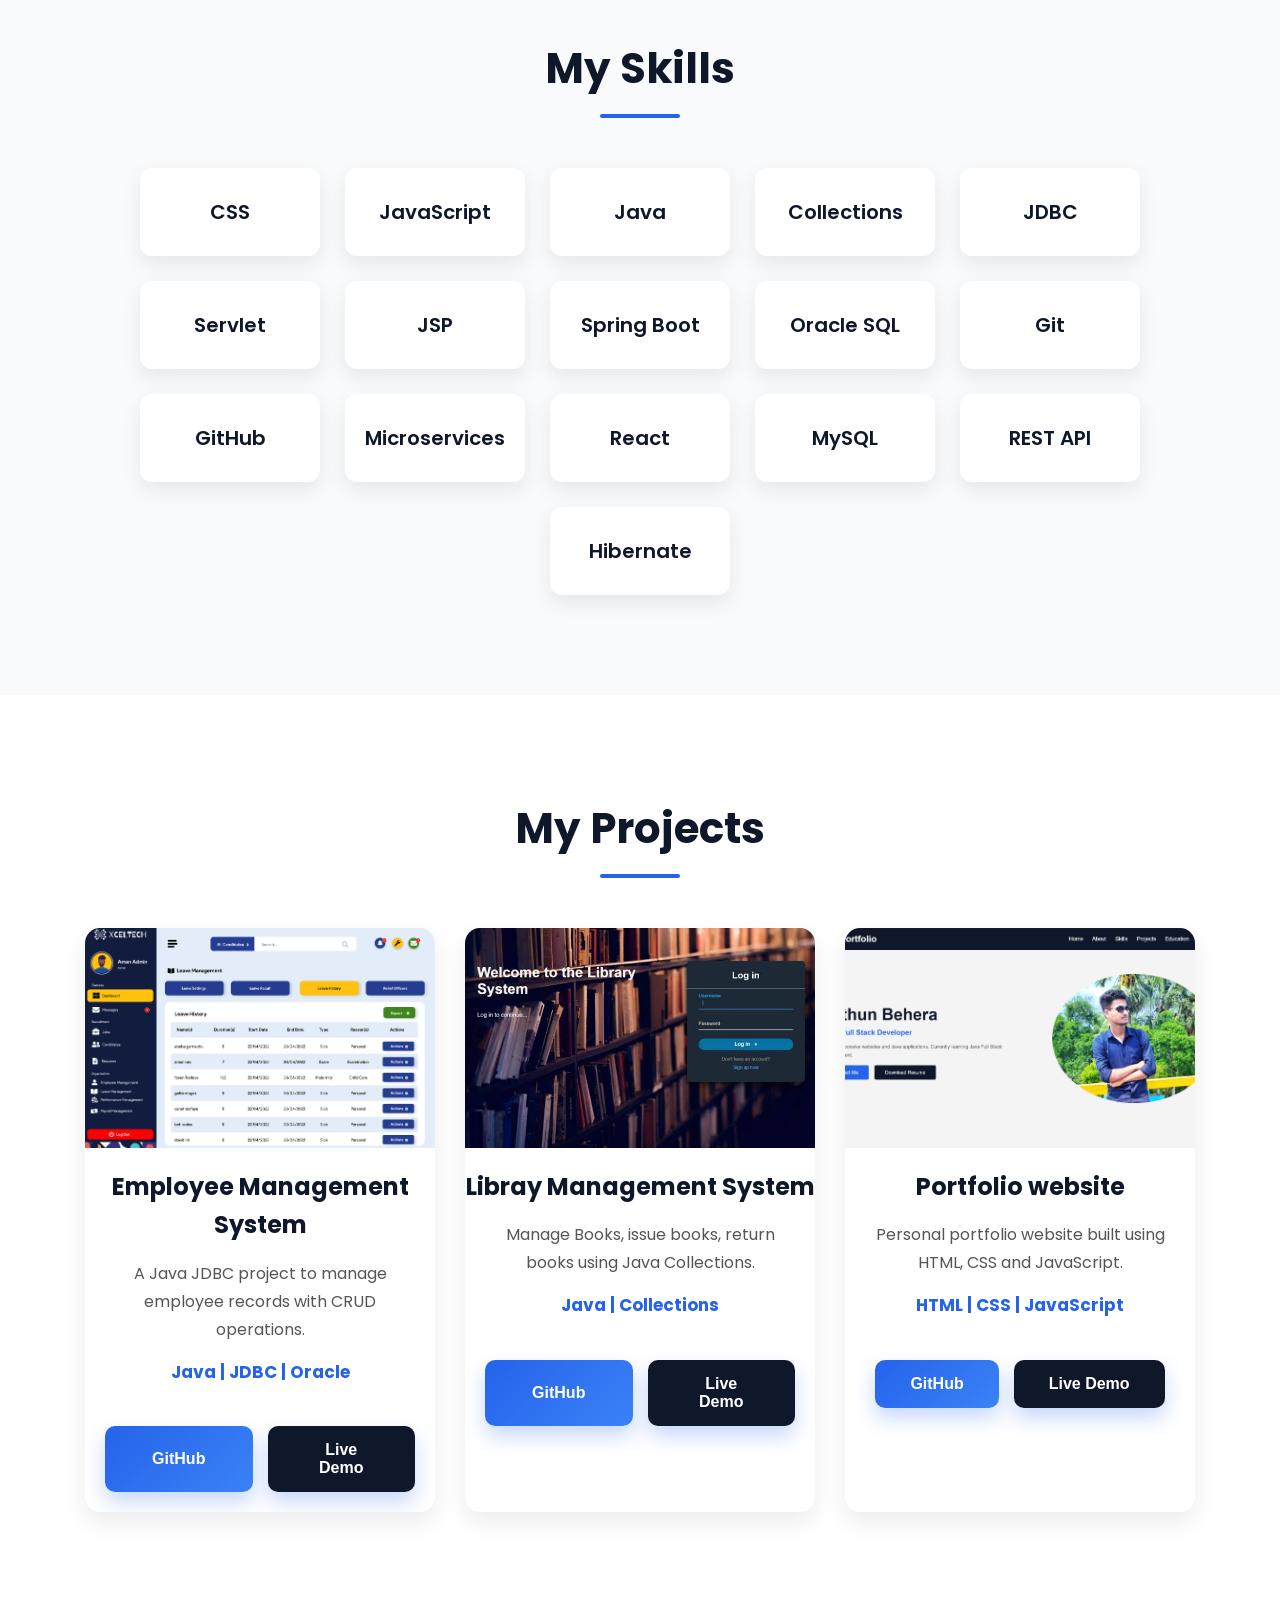
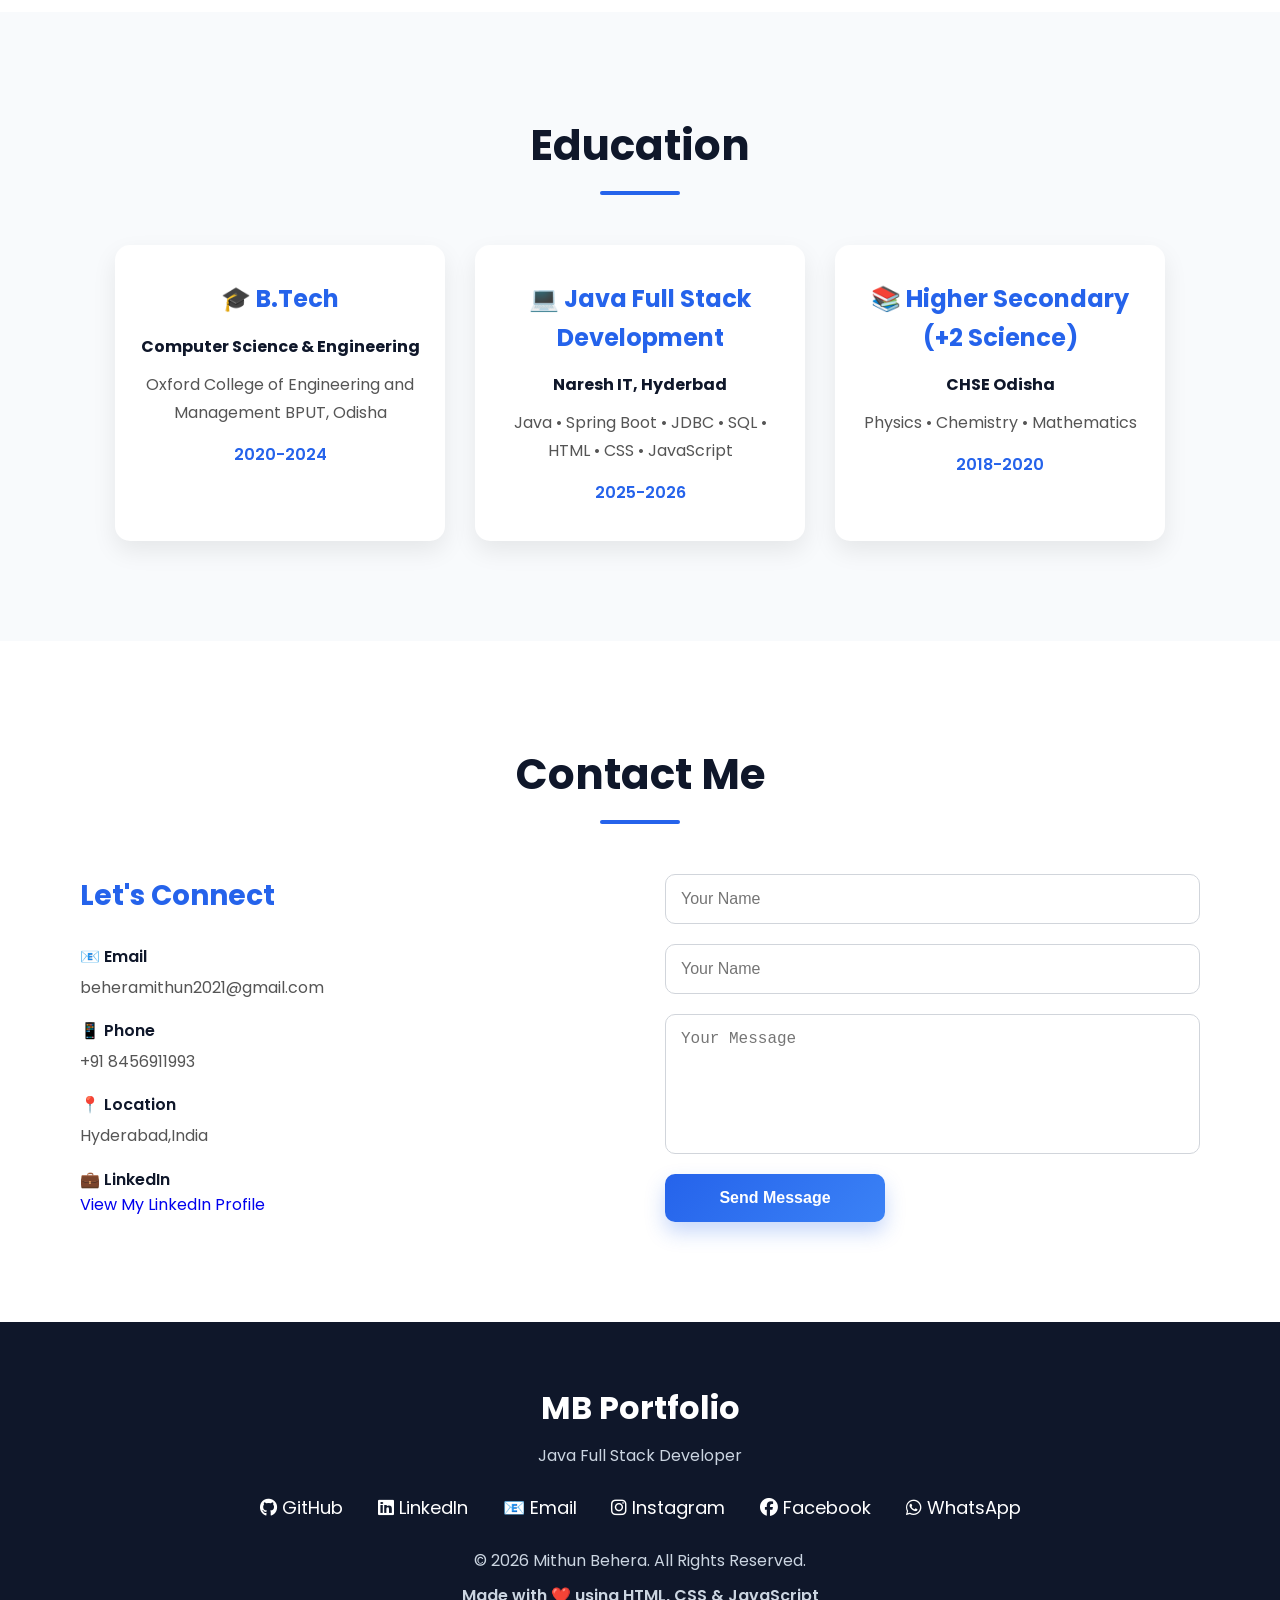
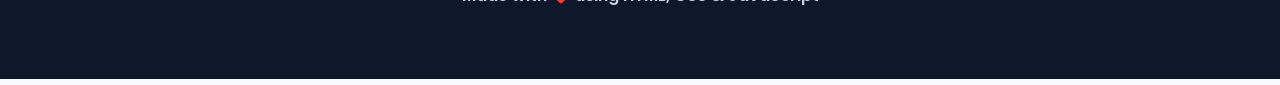
==== commit f1abdebe: "portfolio project link" ====
--- a/index.html
+++ b/index.html
@@ -39,7 +39,7 @@
                 <p>I build responsive websites and Java applications.
                     Currently learning Java Full Stack Development.
                 </p>
-                <button>Contact Me</button>
+                <a href="#contact"><button>Contact Me</button></a>
                 <a href="resume/Mithun_Behera_Resume.pdf" download><button class="resume-btn"> Download
                         Resume</button></a>
             </div>
@@ -145,8 +145,13 @@
                     <h4>HTML | CSS | JavaScript</h4>
 
                     <div class="project-buttons">
-                        <button>GitHub</button>
-                        <button class="live-btn">Live Demo</button>
+                        <a href="https://github.com/mithun-behera/Portfolio" target="_blank">
+                            <button type="button">GitHub</button>
+                        </a>
+
+                        <a href="https://magenta-bavarois-95e5de.netlify.app" target="_blank">
+                            <button type="button" class="live-btn">Live Demo</button>
+                        </a>
                     </div>
                 </div>
             </div>
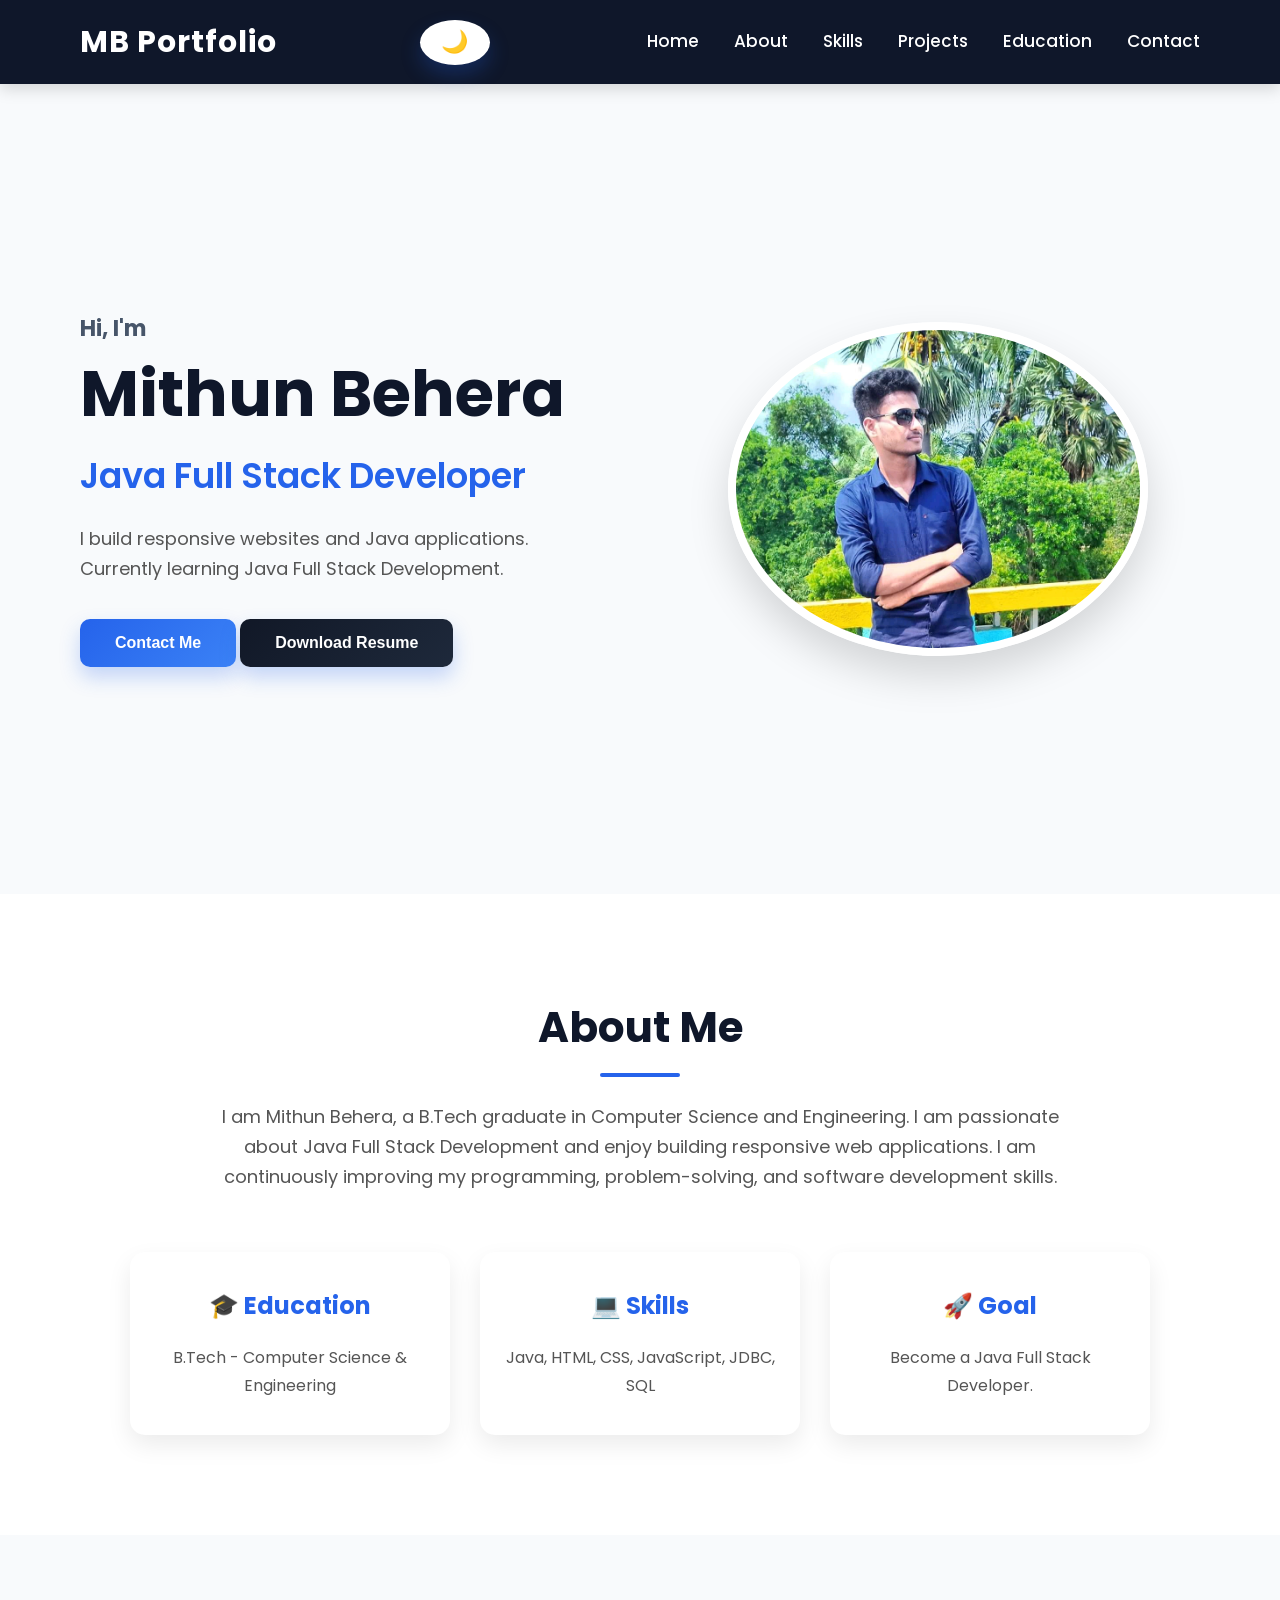
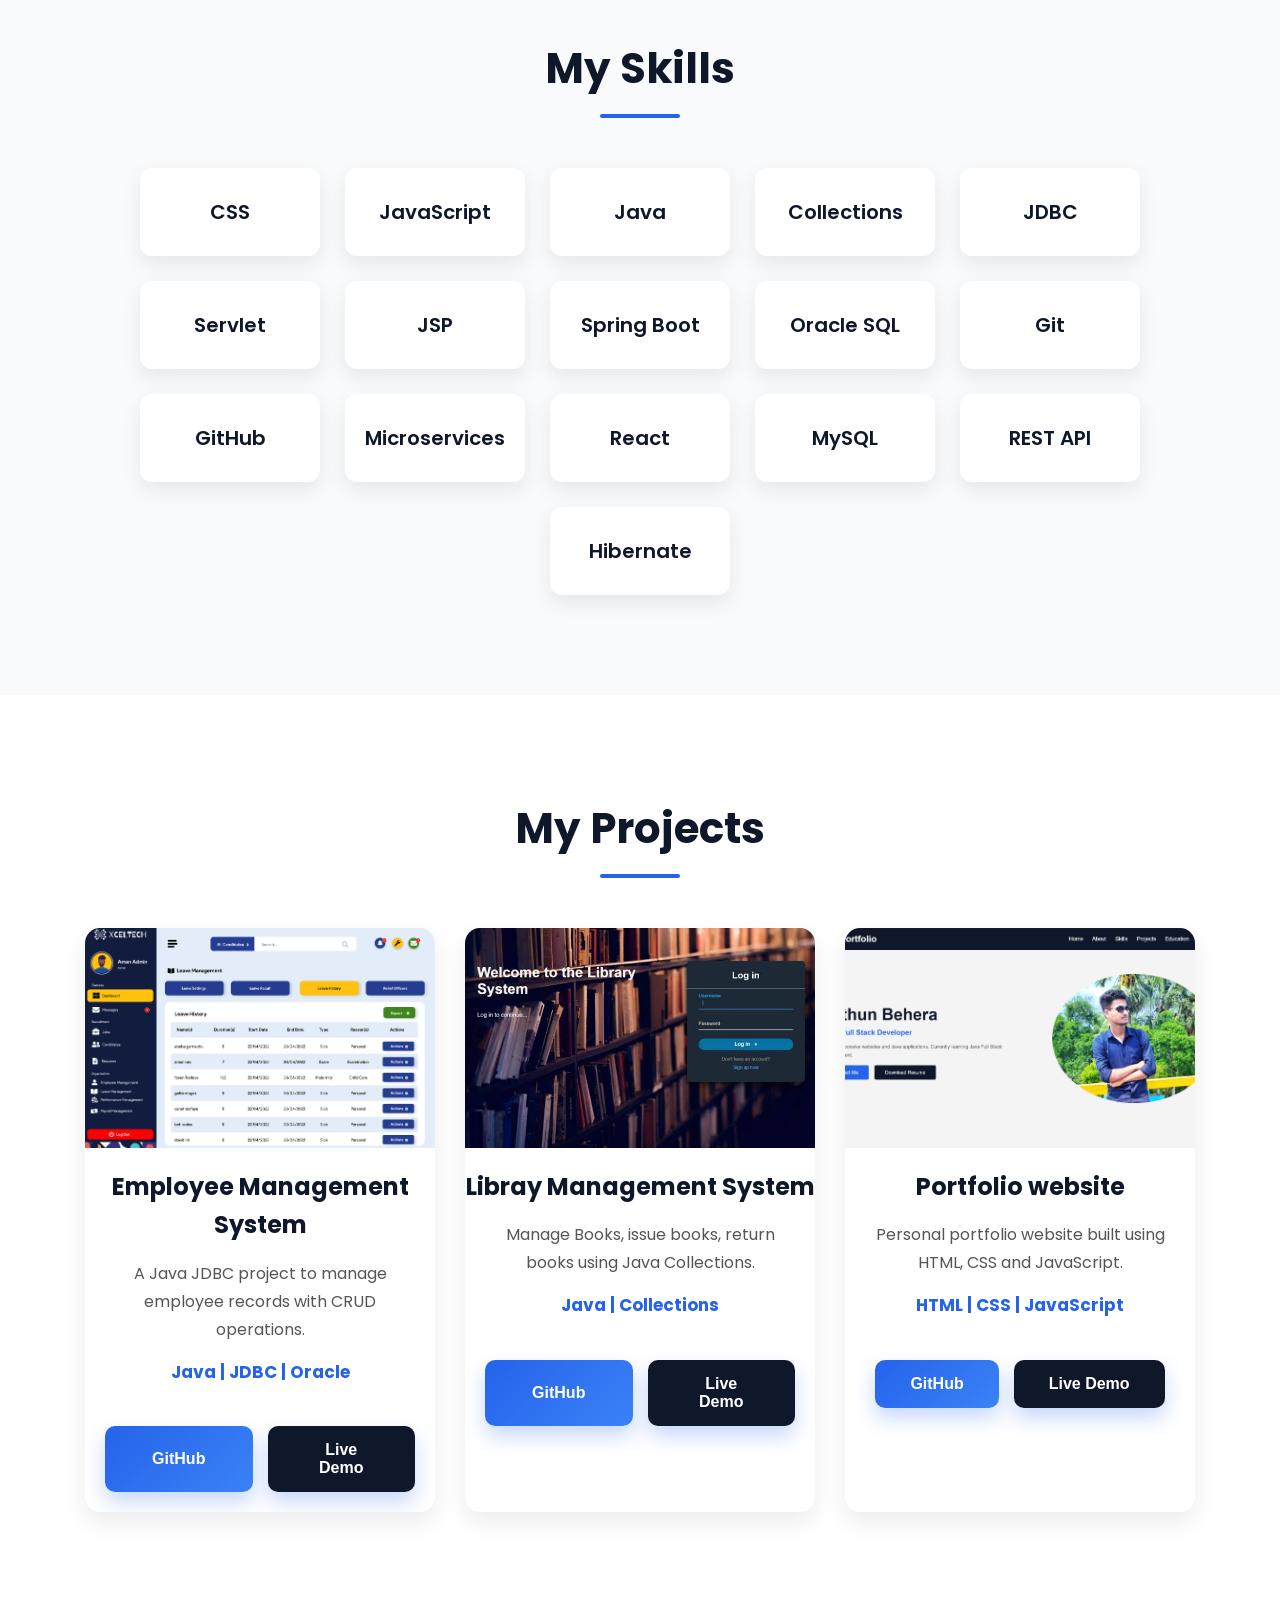
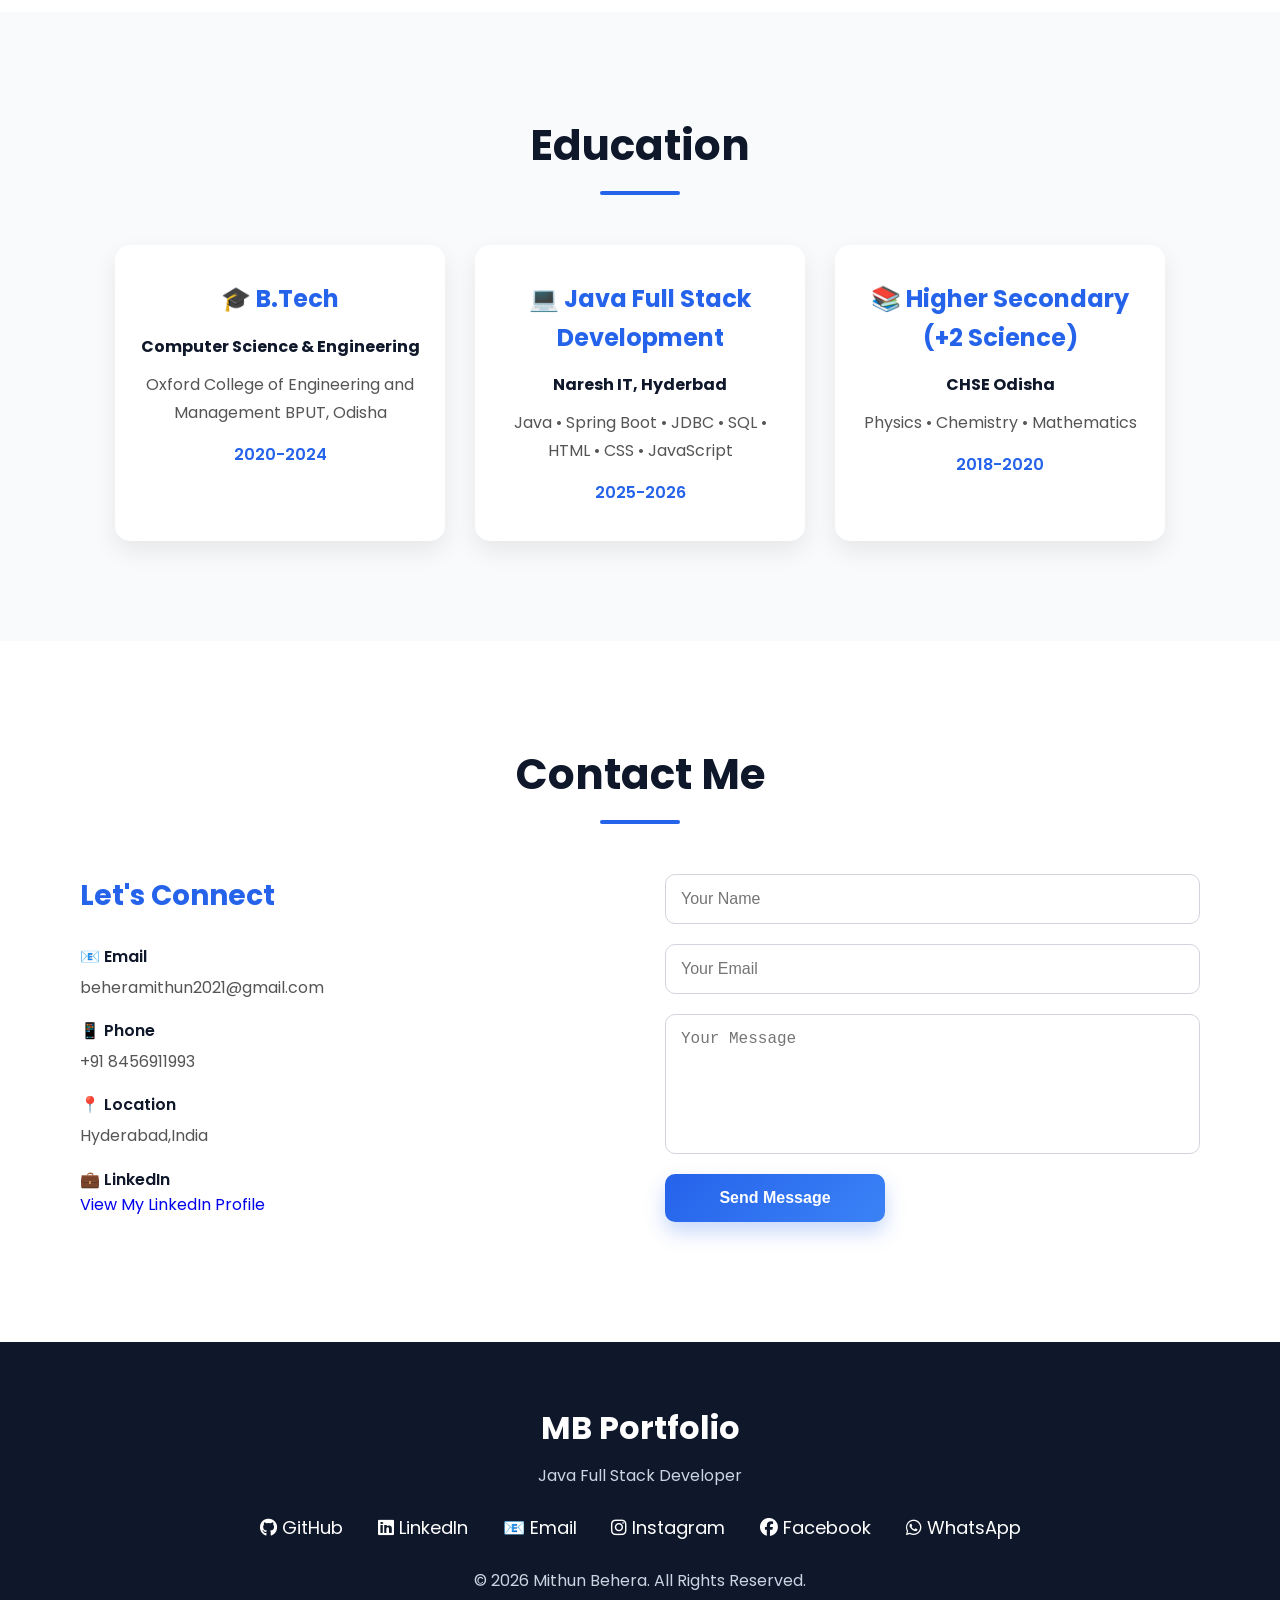
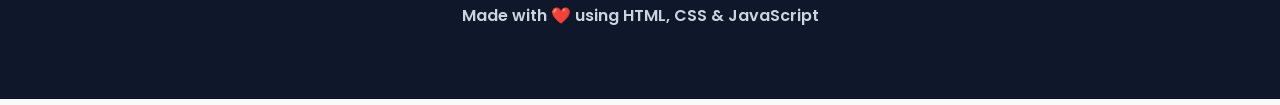
==== commit dcdbb718: "add Contact Backend" ====
--- a/index.html
+++ b/index.html
@@ -149,7 +149,7 @@
                             <button type="button">GitHub</button>
                         </a>
 
-                        <a href="https://magenta-bavarois-95e5de.netlify.app" target="_blank">
+                        <a href="https://mithun-behera-portfolio.netlify.app" target="_blank">
                             <button type="button" class="live-btn">Live Demo</button>
                         </a>
                     </div>
@@ -208,14 +208,16 @@
                 </div>
                 <!-- Contact Form -->
                 <div class="contact-form">
-                    <form action="">
-                        <input type="text" class="text" placeholder="Your Name" required>
-
-                        <input type="text" class="text" placeholder="Your Name" required>
-
-                        <textarea rows="6" placeholder="Your Message"></textarea>
-
-                        <button type="submit"> Send Message</button>
+                    <form id="contact-form">
+                        <input type="text" id="name" class="text" placeholder="Your Name" required>
+
+                        <input type="email" id="email" class="text" placeholder="Your Email" required>
+
+                        <textarea id="message" rows="6" placeholder="Your Message" required></textarea>
+
+                        <button type="submit">Send Message</button>
+
+                        <p id="form-message"></p>
                     </form>
                 </div>
             </div>
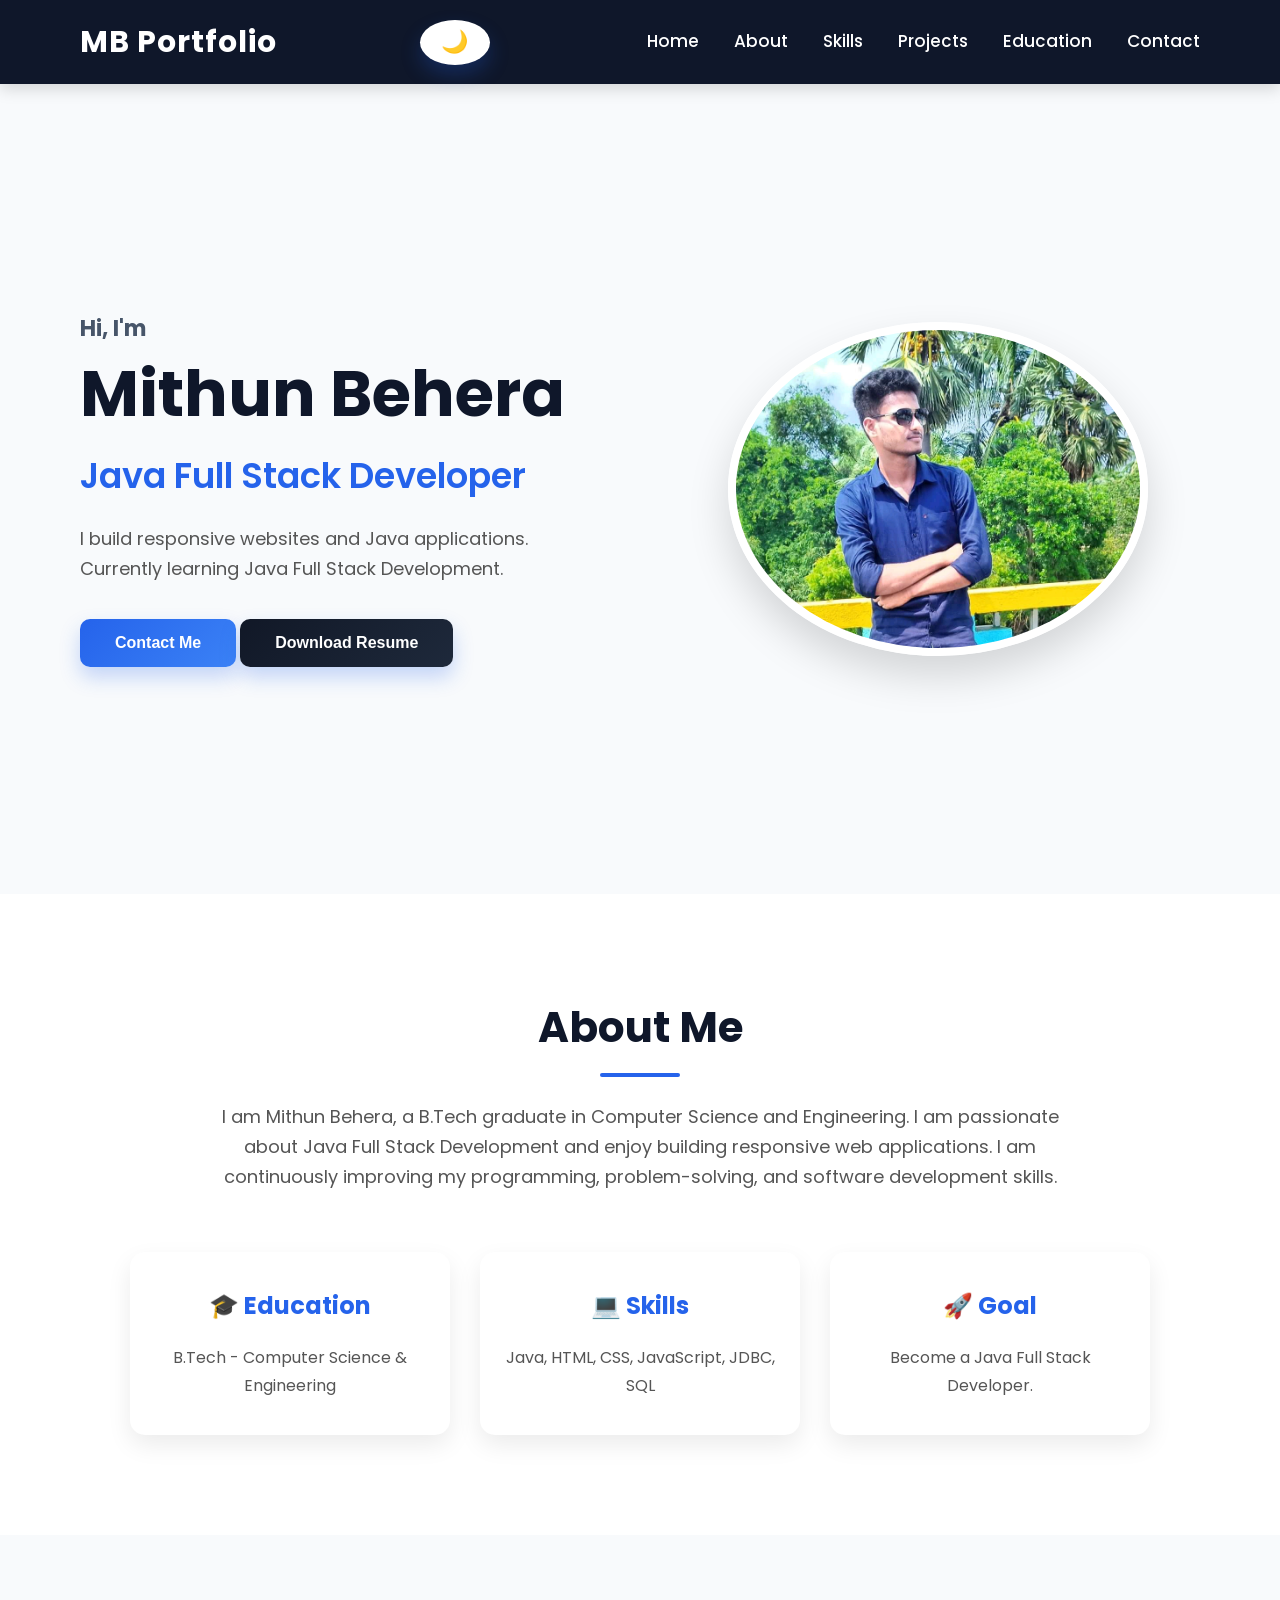
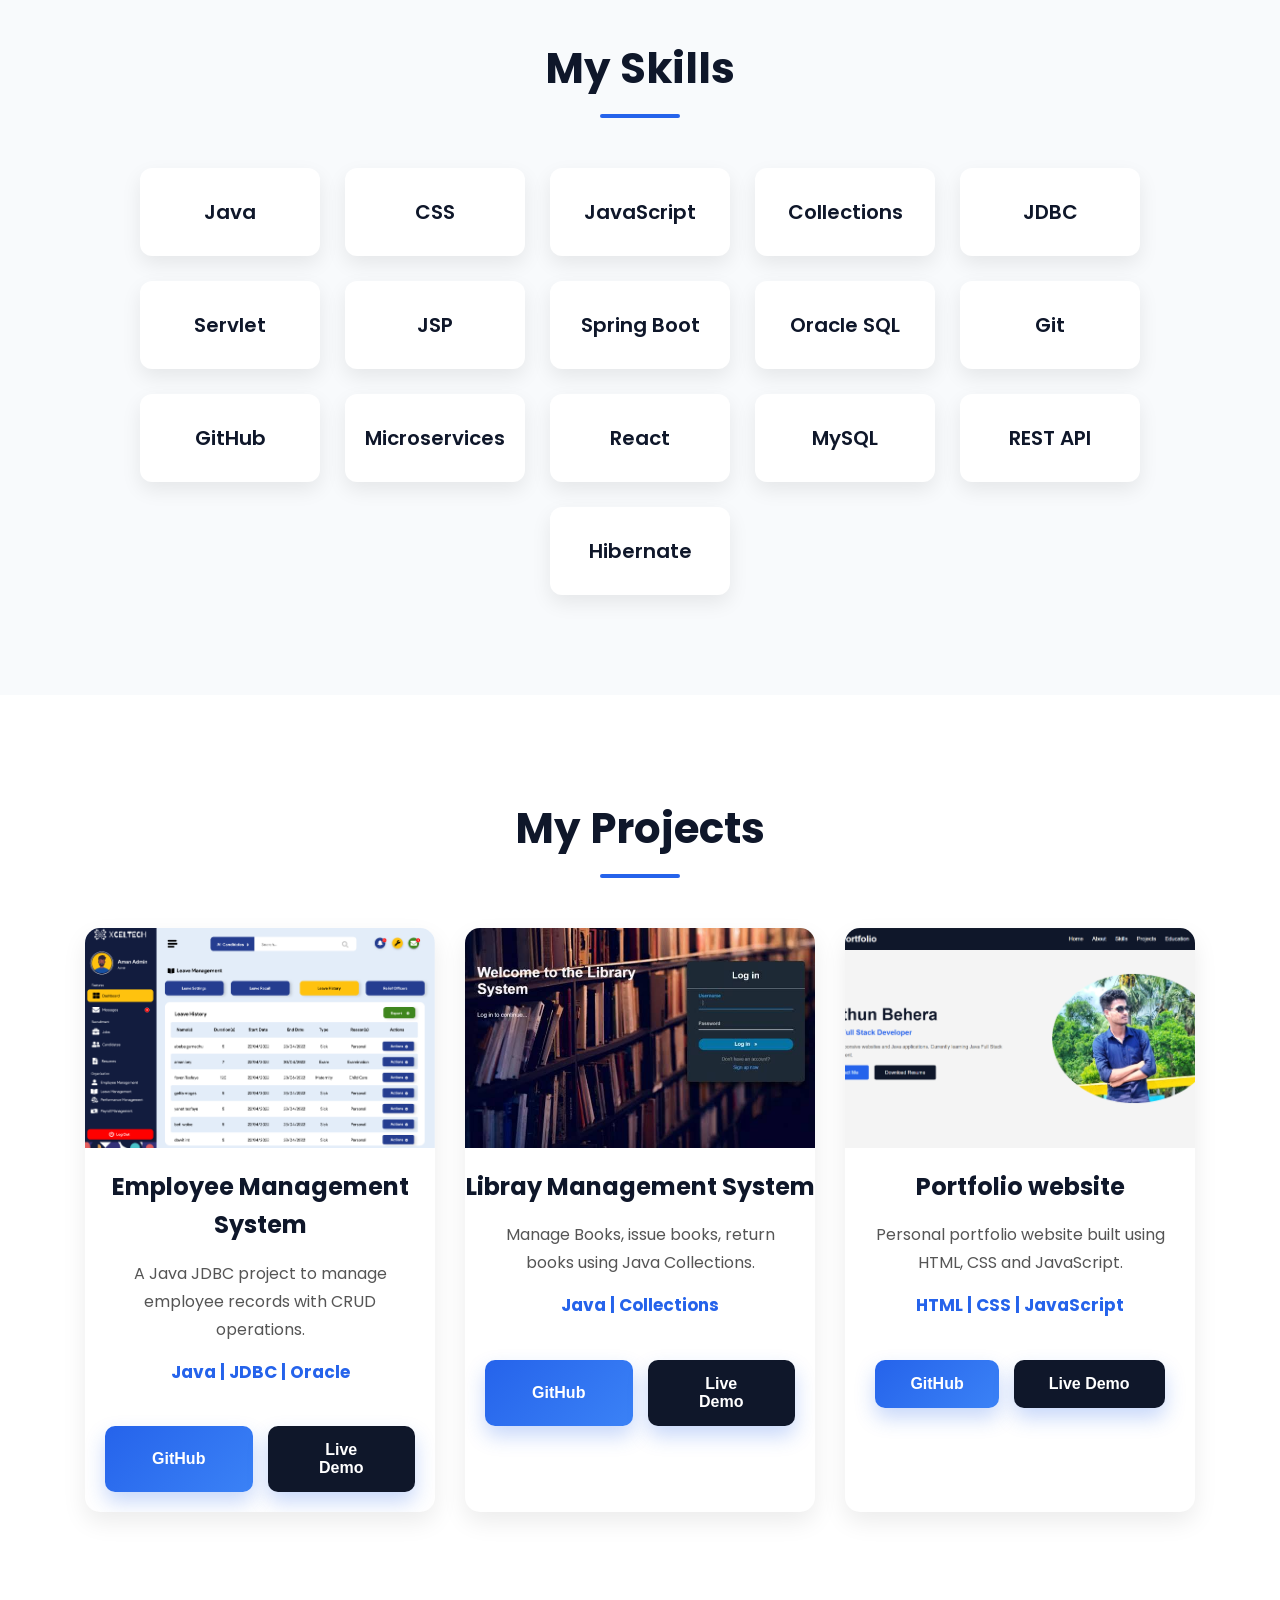
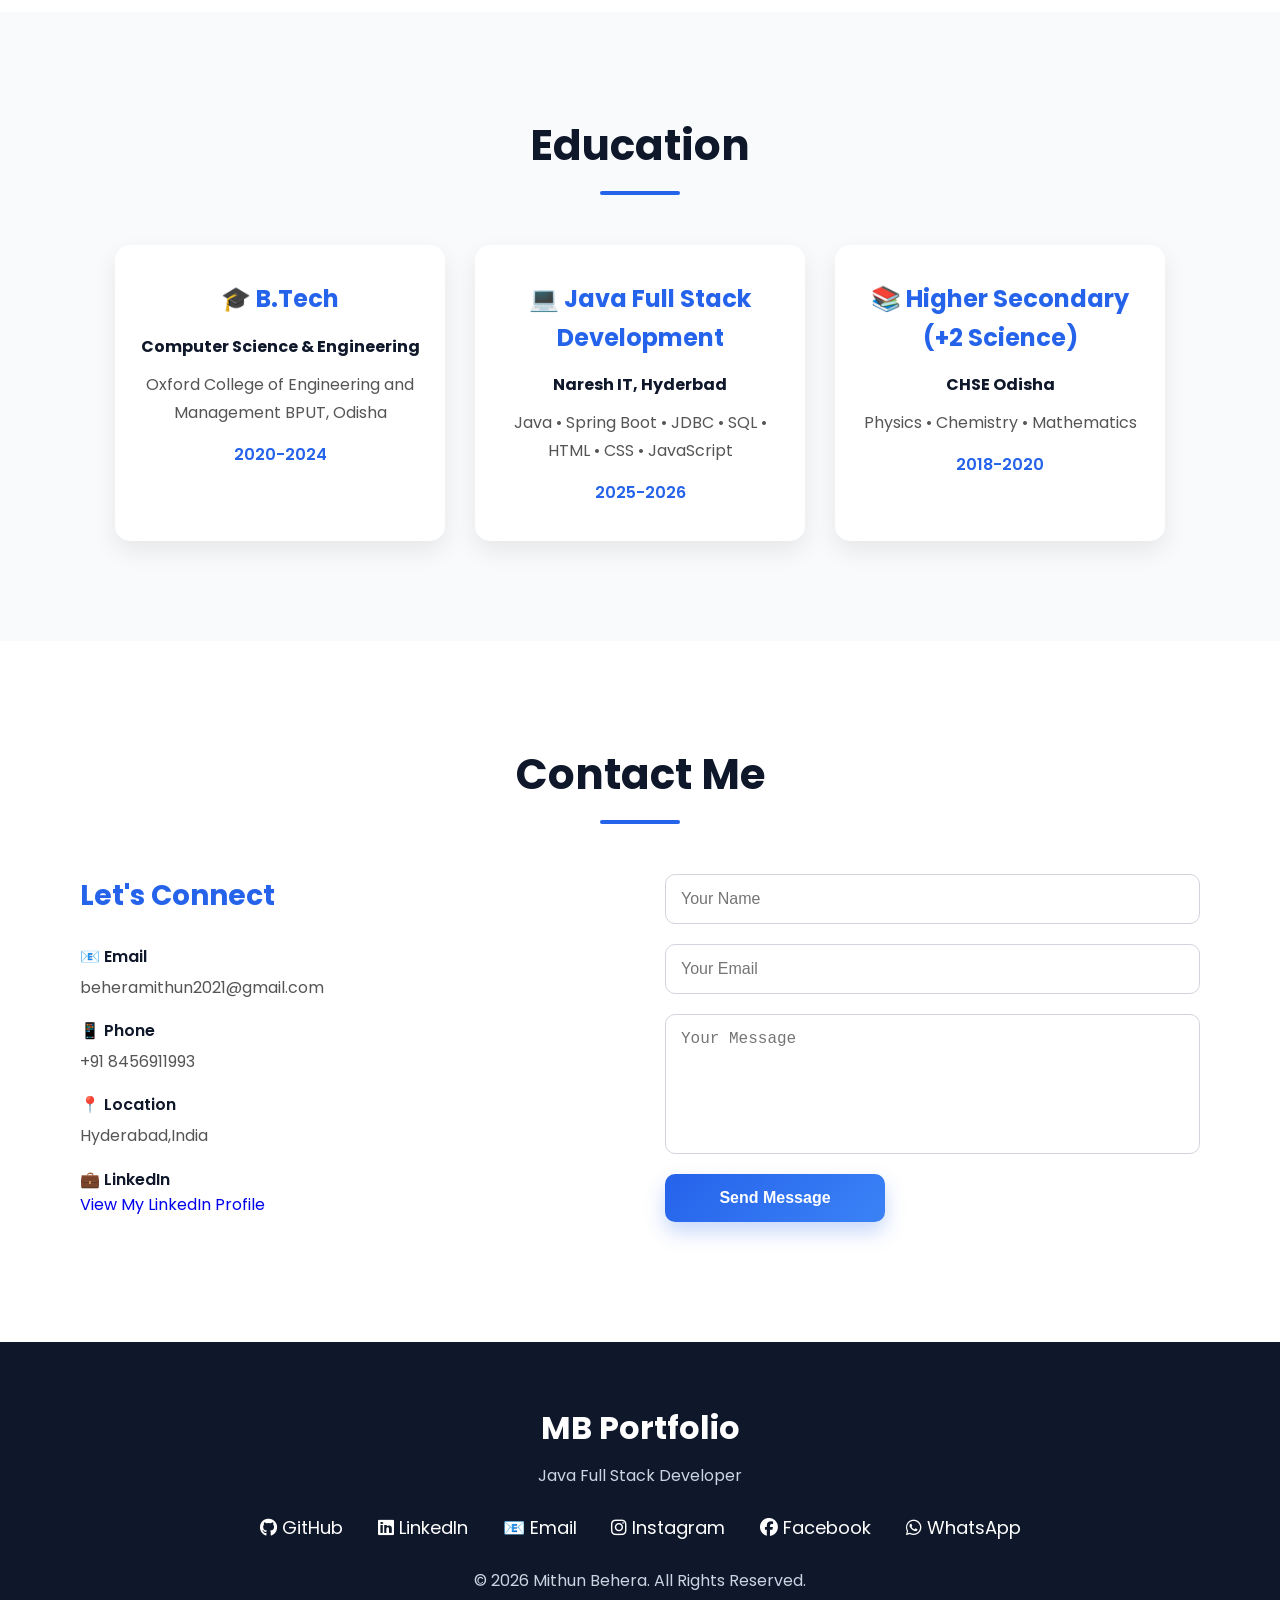
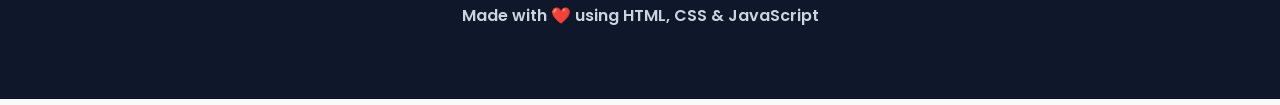
==== commit 85c8c963: "Add java skills note or progam" ====
--- a/index.html
+++ b/index.html
@@ -84,10 +84,12 @@
             <h2>My Skills</h2>
 
             <div class="skills-container">
-
+                <a href="Java-Note/index.html" class="skill-link">
+                    <div class="skill-card">Java</div>
+                </a>
                 <div class="skill-card">CSS</div>
                 <div class="skill-card">JavaScript</div>
-                <div class="skill-card">Java</div>
+                <!-- <div class="skill-card">Java</div> -->
                 <div class="skill-card">Collections</div>
                 <div class="skill-card">JDBC</div>
                 <div class="skill-card">Servlet</div>
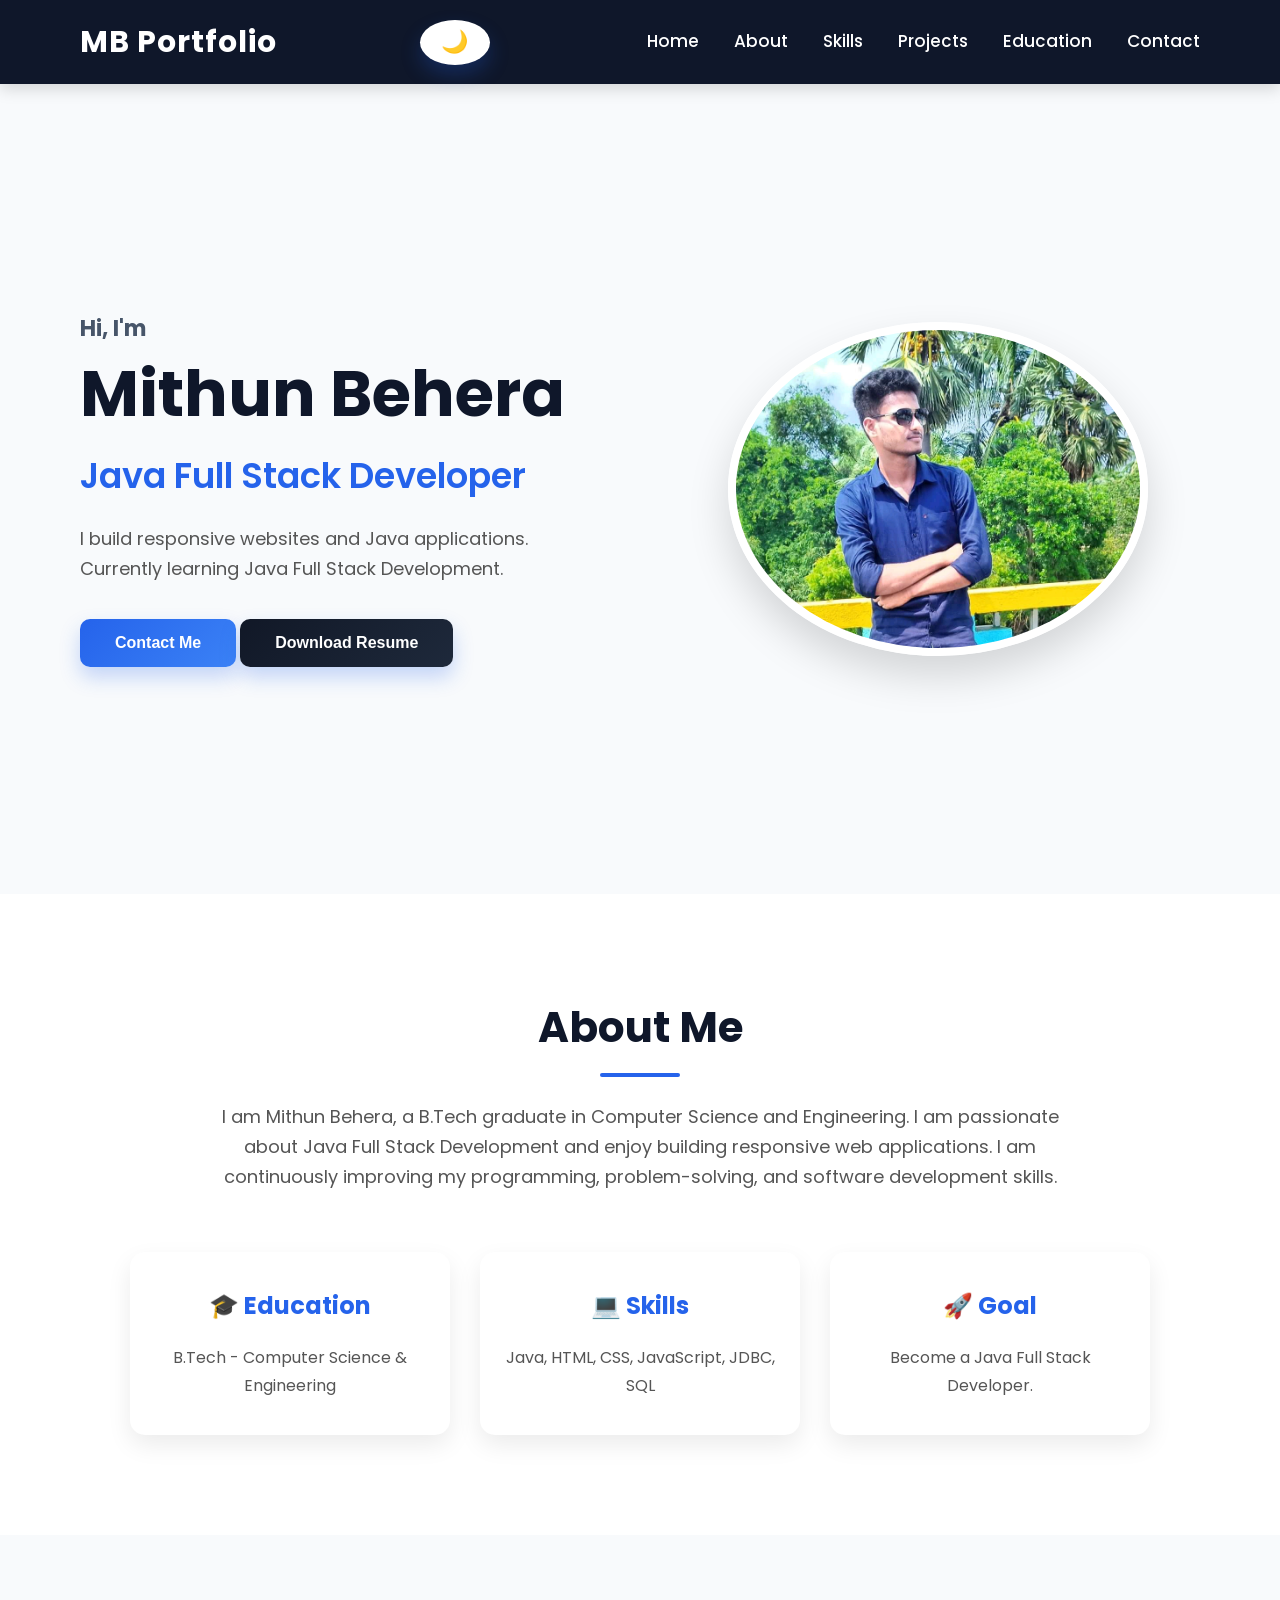
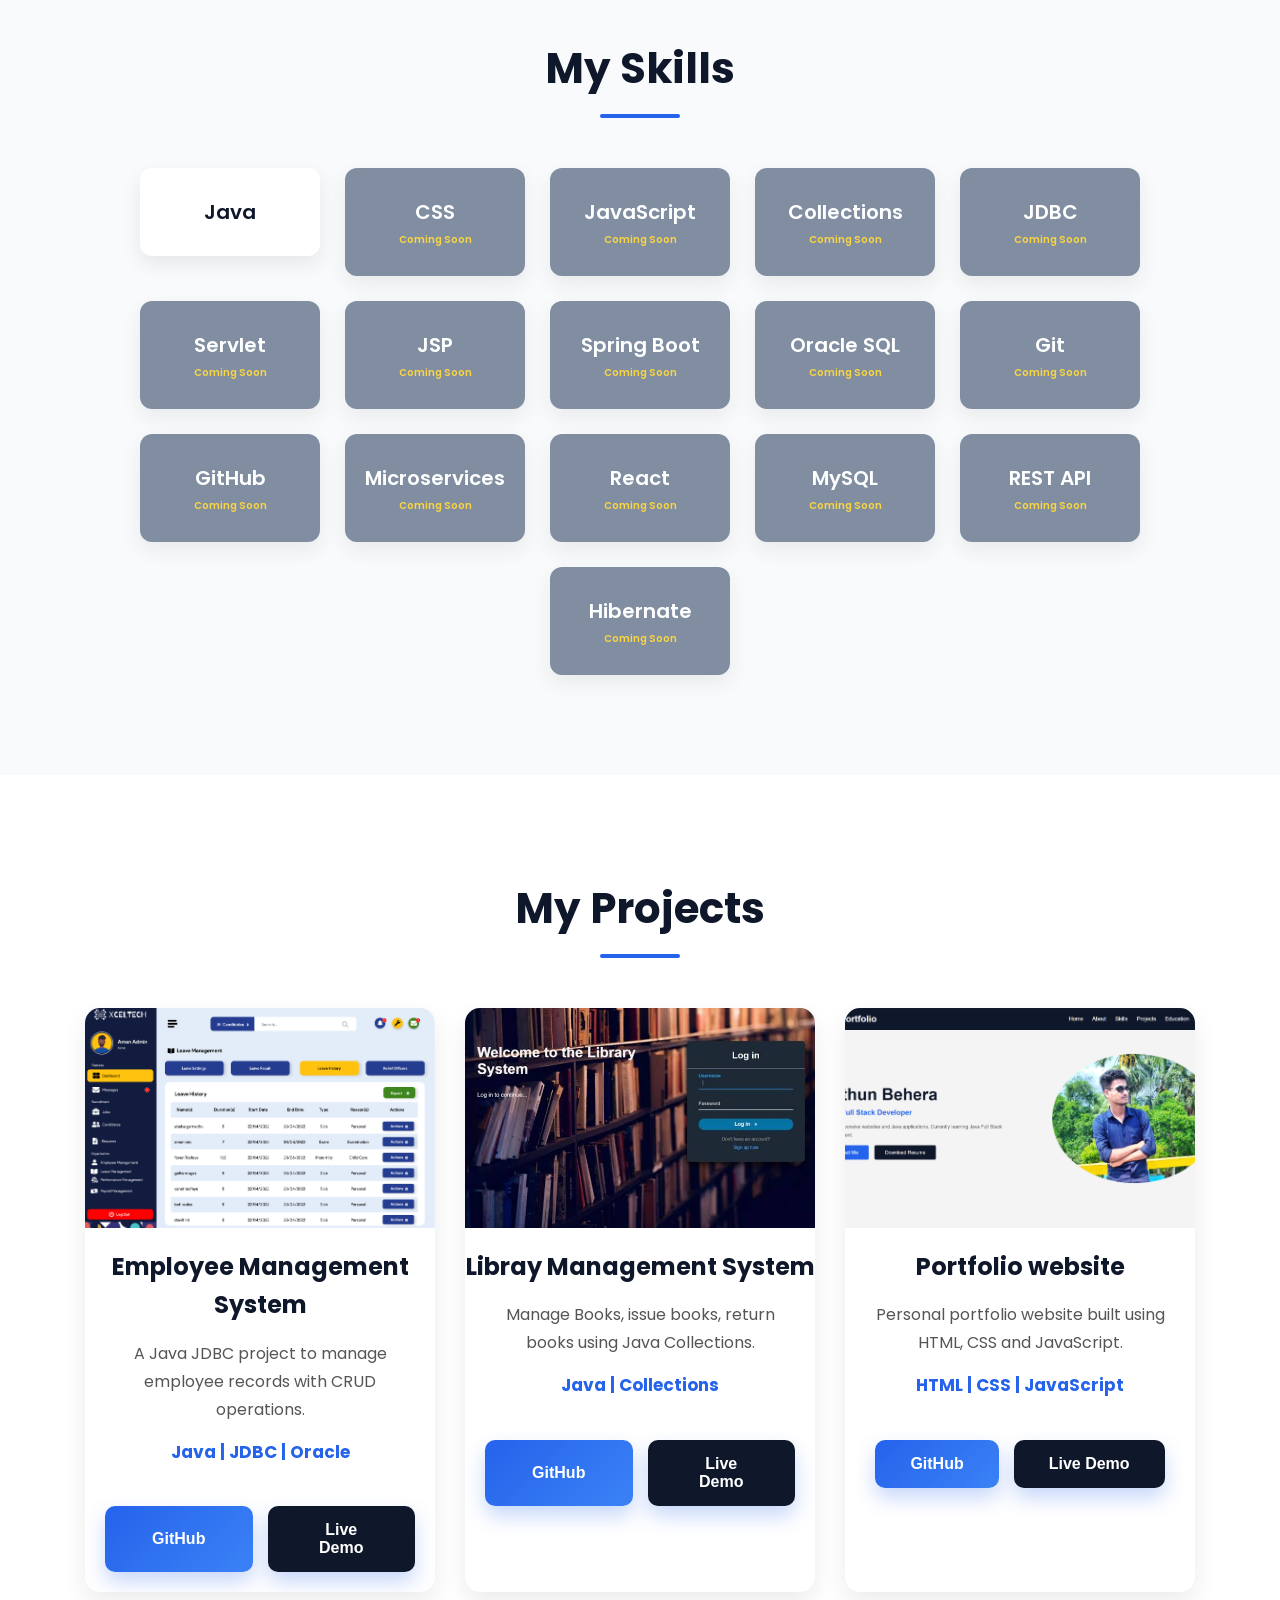
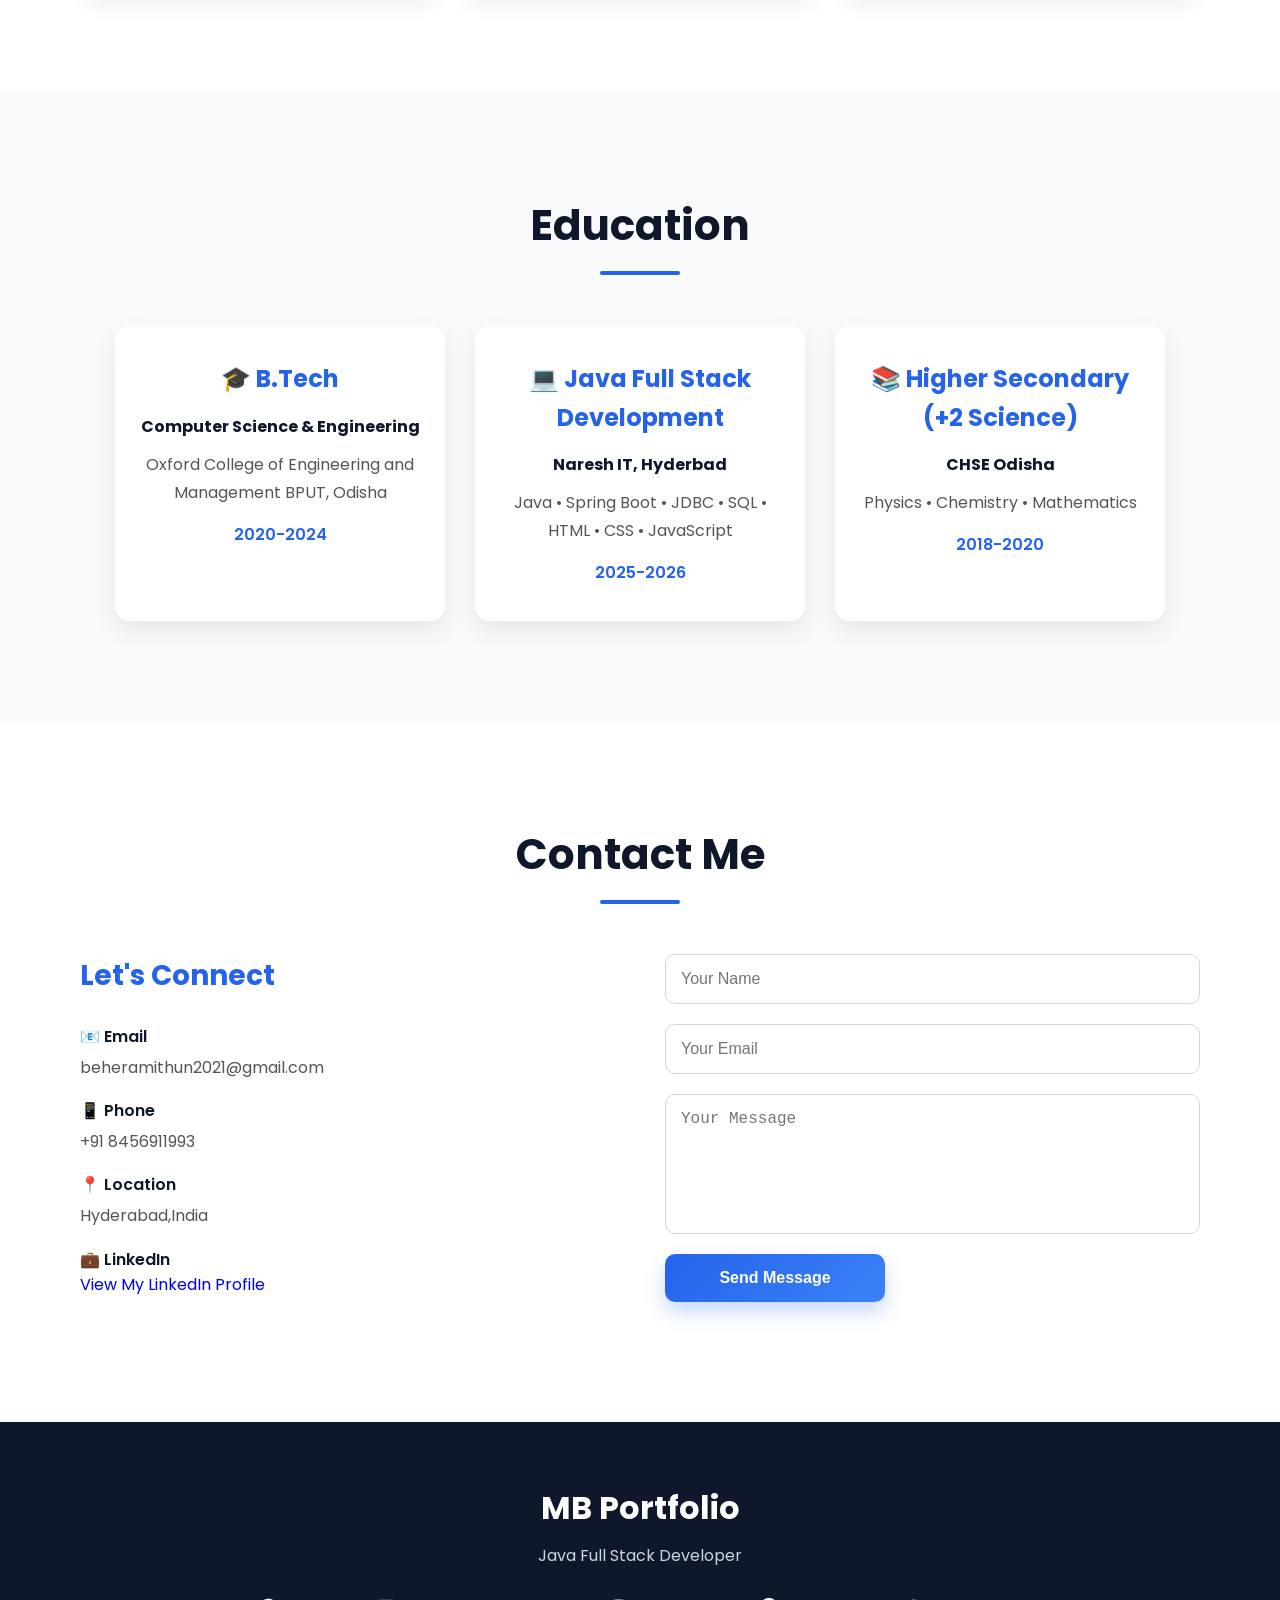
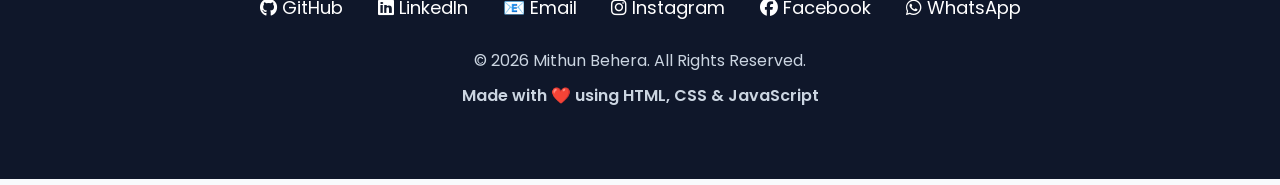
==== commit 4d04b315: "Skills section change" ====
--- a/index.html
+++ b/index.html
@@ -84,27 +84,61 @@
             <h2>My Skills</h2>
 
             <div class="skills-container">
+
+                <!-- Completed: Java notes page is ready -->
                 <a href="Java-Note/index.html" class="skill-link">
                     <div class="skill-card">Java</div>
                 </a>
-                <div class="skill-card">CSS</div>
-                <div class="skill-card">JavaScript</div>
-                <!-- <div class="skill-card">Java</div> -->
-                <div class="skill-card">Collections</div>
-                <div class="skill-card">JDBC</div>
-                <div class="skill-card">Servlet</div>
-                <div class="skill-card">JSP</div>
-                <div class="skill-card">Spring Boot</div>
-                <div class="skill-card">Oracle SQL</div>
-                <div class="skill-card">Git</div>
-                <div class="skill-card">GitHub</div>
-                <div class="skill-card">Microservices</div>
-                <div class="skill-card">React</div>
-                <div class="skill-card">MySQL</div>
-                <div class="skill-card">REST API</div>
-                <div class="skill-card">Hibernate</div>
-            </div>
-        </section>
+
+                <!-- Pending: notes page not ready -->
+                <div class="skill-card pending-skill" onclick="alert('CSS notes and programs are coming soon!')">CSS
+                </div>
+
+                <div class="skill-card pending-skill" onclick="alert('JavaScript notes and programs are coming soon!')">
+                    JavaScript</div>
+
+                <div class="skill-card pending-skill"
+                    onclick="alert('Collections notes and programs are coming soon!')">Collections</div>
+
+                <div class="skill-card pending-skill" onclick="alert('JDBC notes and programs are coming soon!')">JDBC
+                </div>
+
+                <div class="skill-card pending-skill" onclick="alert('Servlet notes and programs are coming soon!')">
+                    Servlet</div>
+
+                <div class="skill-card pending-skill" onclick="alert('JSP notes and programs are coming soon!')">JSP
+                </div>
+
+                <div class="skill-card pending-skill"
+                    onclick="alert('Spring Boot notes and programs are coming soon!')">Spring Boot</div>
+
+                <div class="skill-card pending-skill" onclick="alert('Oracle SQL notes and programs are coming soon!')">
+                    Oracle SQL</div>
+
+                <div class="skill-card pending-skill" onclick="alert('Git notes and programs are coming soon!')">Git
+                </div>
+
+                <div class="skill-card pending-skill" onclick="alert('GitHub notes and programs are coming soon!')">
+                    GitHub</div>
+
+                <div class="skill-card pending-skill"
+                    onclick="alert('Microservices notes and programs are coming soon!')">Microservices</div>
+
+                <div class="skill-card pending-skill" onclick="alert('React notes and programs are coming soon!')">React
+                </div>
+
+                <div class="skill-card pending-skill" onclick="alert('MySQL notes and programs are coming soon!')">MySQL
+                </div>
+
+                <div class="skill-card pending-skill" onclick="alert('REST API notes and programs are coming soon!')">
+                    REST API</div>
+
+                <div class="skill-card pending-skill" onclick="alert('Hibernate notes and programs are coming soon!')">
+                    Hibernate</div>
+
+            </div>
+        </section>
+
         <!-- Project Section  start-->
         <section id="projects" class="projects" data-aos="fade-up">
             <h2>My Projects</h2>
--- a/protfolioStyle.css
+++ b/protfolioStyle.css
@@ -879,4 +879,28 @@
 
     background:#020617;
 
+}
+
+
+/* Skill notes page is not ready yet */
+.pending-skill {
+    background: #64748b;
+    color: white;
+    opacity: 0.8;
+    cursor: pointer;
+    position: relative;
+}
+
+/* Small label */
+.pending-skill::after {
+    content: "Coming Soon";
+    display: block;
+    font-size: 10px;
+    margin-top: 4px;
+    color: #facc15;
+}
+
+.pending-skill:hover {
+    opacity: 1;
+    transform: translateY(-4px);
 }
